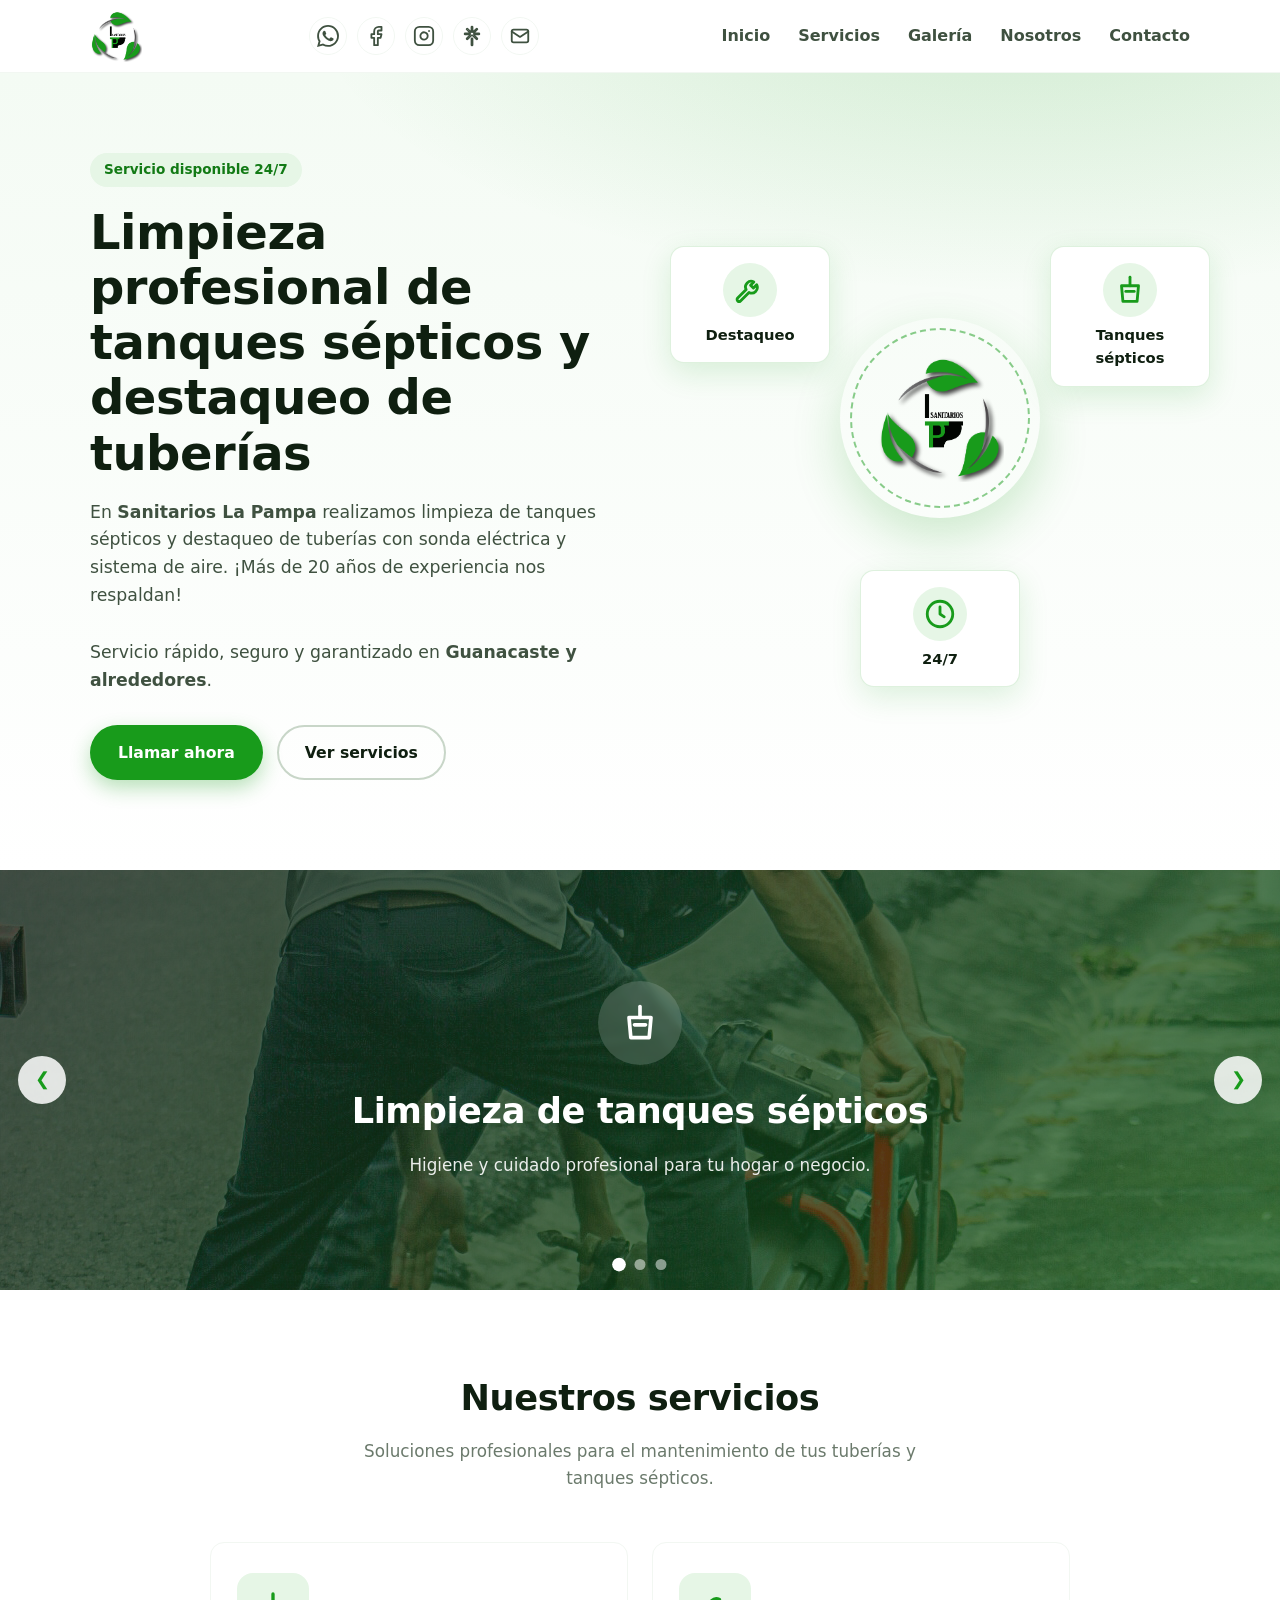
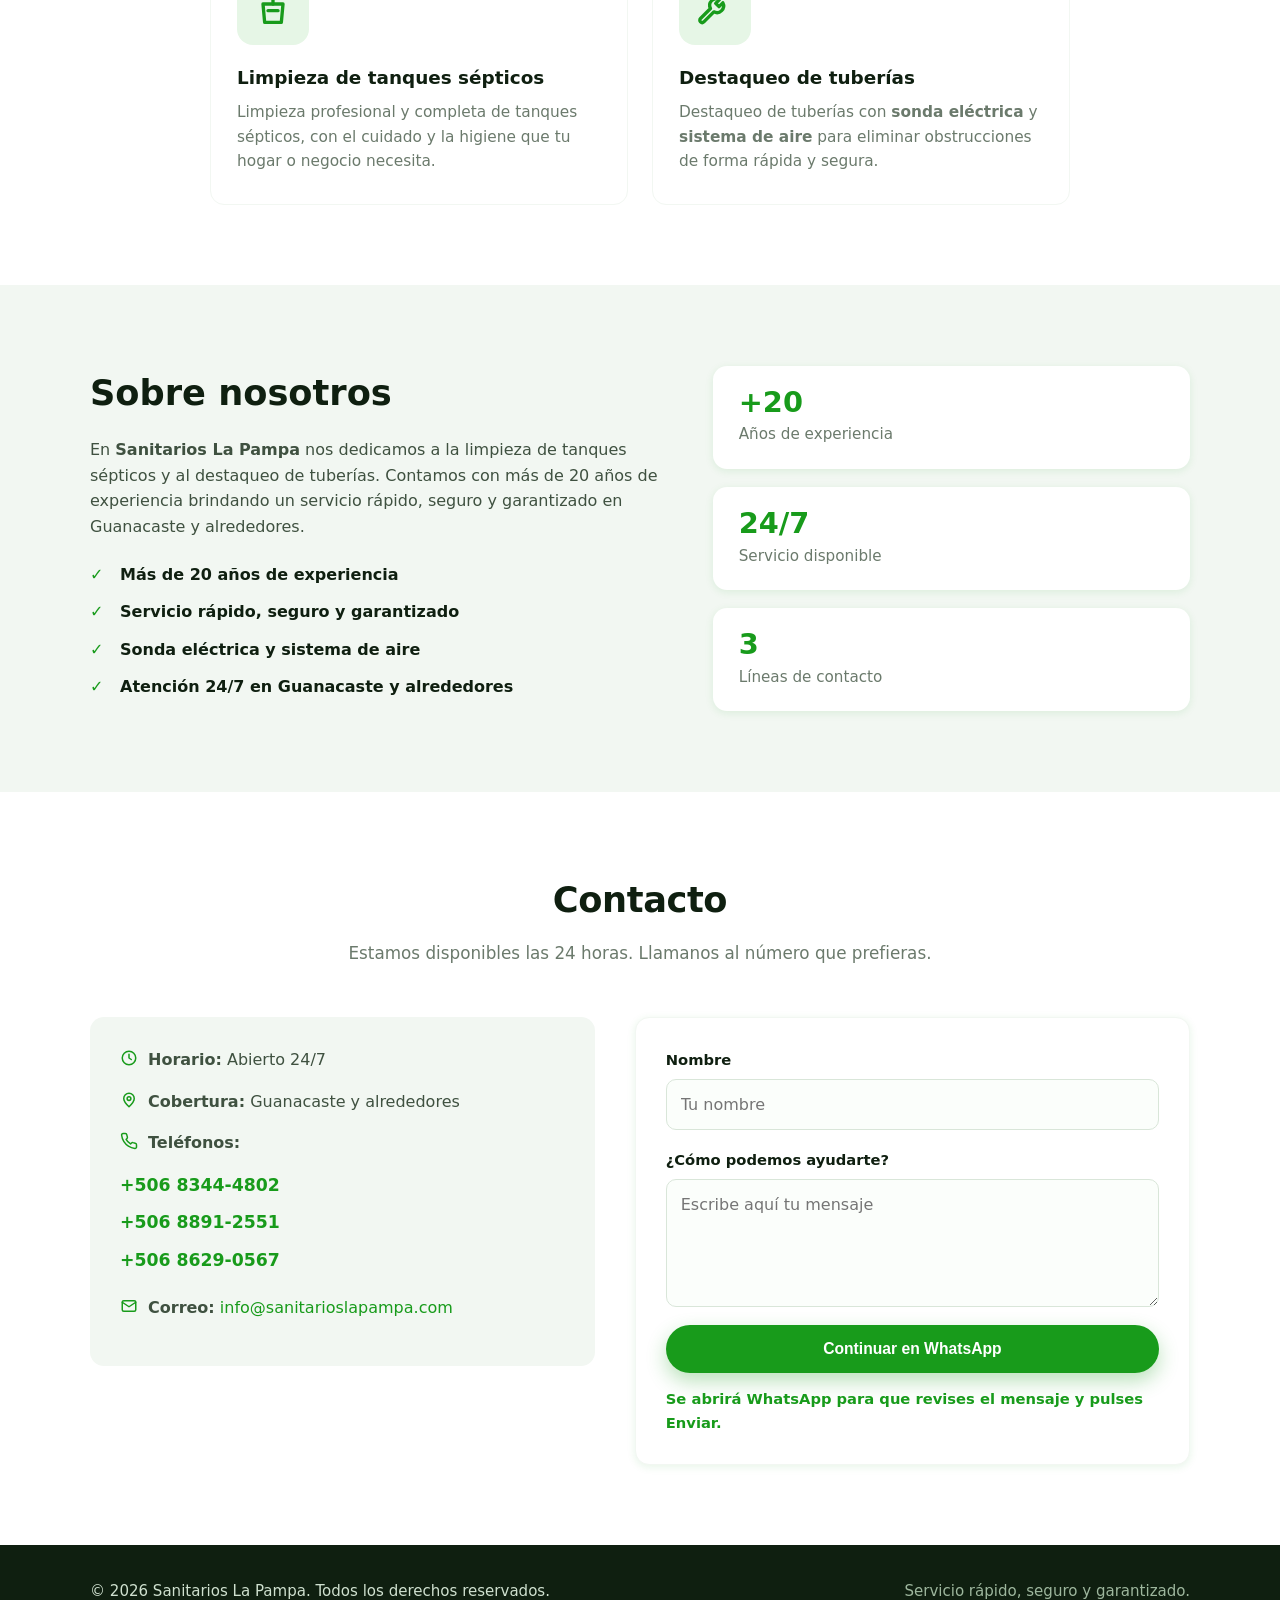
==== public/index.html @ 9f9a0eac "feat(galeria): da formato inicial a la página" ====
<!DOCTYPE html>
<html lang="es">
<head>
  <meta charset="UTF-8" />
  <meta name="viewport" content="width=device-width, initial-scale=1.0" />
  <meta name="description" content="Sanitarios La Pampa - Limpieza profesional de tanques sépticos y destaqueo de tuberías con sonda eléctrica y sistema de aire. Más de 20 años de experiencia en Guanacaste. Servicio 24/7." />
  <title>Sanitarios La Pampa</title>
  <link rel="icon" href="img/favicon-64.png" sizes="64x64" />
  <link rel="icon" href="img/favicon-512.png" sizes="512x512" />
  <link rel="apple-touch-icon" href="img/favicon-180.png" />
  <link rel="stylesheet" href="css/styles.css" />
</head>
<body>

  <!-- ===== HEADER ===== -->
  <header class="header">
    <div class="container header__inner">
      <a href="#inicio" class="logo">
        <img src="img/LOGOshadow.png" alt="Sanitarios La Pampa" class="logo__img" />
      </a>

      <div class="social-links" aria-label="Contacto y redes sociales">
        <a href="https://wa.me/50683444802" target="_blank" rel="noopener noreferrer" aria-label="WhatsApp" class="social-link">
          <svg role="img" viewBox="0 0 24 24" width="22" height="22" fill="currentColor" xmlns="http://www.w3.org/2000/svg"><title>WhatsApp</title><path d="M17.472 14.382c-.297-.149-1.758-.867-2.03-.967-.273-.099-.471-.148-.67.15-.197.297-.767.966-.94 1.164-.173.199-.347.223-.644.075-.297-.15-1.255-.463-2.39-1.475-.883-.788-1.48-1.761-1.653-2.059-.173-.297-.018-.458.13-.606.134-.133.298-.347.446-.52.149-.174.198-.298.298-.497.099-.198.05-.371-.025-.52-.075-.149-.669-1.612-.916-2.207-.242-.579-.487-.5-.669-.51-.173-.008-.371-.01-.57-.01-.198 0-.52.074-.792.372-.272.297-1.04 1.016-1.04 2.479 0 1.462 1.065 2.875 1.213 3.074.149.198 2.096 3.2 5.077 4.487.709.306 1.262.489 1.694.625.712.227 1.36.195 1.871.118.571-.085 1.758-.719 2.006-1.413.248-.694.248-1.289.173-1.413-.074-.124-.272-.198-.57-.347m-5.421 7.403h-.004a9.87 9.87 0 01-5.031-1.378l-.361-.214-3.741.982.998-3.648-.235-.374a9.86 9.86 0 01-1.51-5.26c.001-5.45 4.436-9.884 9.888-9.884 2.64 0 5.122 1.03 6.988 2.898a9.825 9.825 0 012.893 6.994c-.003 5.45-4.437 9.884-9.885 9.884m8.413-18.297A11.815 11.815 0 0012.05 0C5.495 0 .16 5.335.157 11.892c0 2.096.547 4.142 1.588 5.945L.057 24l6.305-1.654a11.882 11.882 0 005.683 1.448h.005c6.554 0 11.89-5.335 11.893-11.893a11.821 11.821 0 00-3.48-8.413Z"/></svg>
        </a>
        <a href="https://www.facebook.com/sanitarioslapampa" target="_blank" rel="noopener noreferrer" aria-label="Facebook" class="social-link">
          <svg viewBox="0 0 24 24" width="22" height="22" fill="none" stroke="currentColor" stroke-width="2" stroke-linecap="round" stroke-linejoin="round"><path d="M18 2h-3a5 5 0 0 0-5 5v3H7v4h3v8h4v-8h3l1-4h-4V7a1 1 0 0 1 1-1h3z"/></svg>
        </a>
        <a href="https://www.instagram.com/sanitarios.la.pampa" target="_blank" rel="noopener noreferrer" aria-label="Instagram" class="social-link">
          <svg viewBox="0 0 24 24" width="22" height="22" fill="none" stroke="currentColor" stroke-width="2" stroke-linecap="round" stroke-linejoin="round"><rect x="2" y="2" width="20" height="20" rx="5" ry="5"/><path d="M16 11.37A4 4 0 1 1 12.63 8 4 4 0 0 1 16 11.37z"/><line x1="17.5" y1="6.5" x2="17.51" y2="6.5"/></svg>
        </a>
        <a href="https://linktr.ee/sanitarioslapampa" target="_blank" rel="noopener noreferrer" aria-label="Linktree" class="social-link">
          <svg viewBox="0 0 256 256" width="22" height="22" fill="none" stroke="currentColor" stroke-width="16" stroke-linecap="round" stroke-linejoin="round"><path d="M136,160v72a8,8,0,0,1-16,0V160a8,8,0,0,1,16,0Zm72-64H147.31l42.35-42.34a8,8,0,0,0-11.32-11.32L136,84.69V24a8,8,0,0,0-16,0V84.69L77.66,42.34A8,8,0,0,0,66.34,53.66L108.69,96H48a8,8,0,0,0,0,16h60.69L66.34,154.34a8,8,0,0,0,11.32,11.32L128,115.31l50.34,50.35a8,8,0,0,0,11.32-11.32L147.31,112H208a8,8,0,0,0,0-16Z"/></svg>
        </a>
        <a href="mailto:info@sanitarioslapampa.com" aria-label="Enviar correo a info@sanitarioslapampa.com" title="Enviar correo" class="social-link">
          <svg viewBox="0 0 24 24" width="22" height="22" fill="none" stroke="currentColor" stroke-width="2" stroke-linecap="round" stroke-linejoin="round" aria-hidden="true"><rect x="3" y="5" width="18" height="14" rx="2"/><path d="m3 7 9 6 9-6"/></svg>
        </a>
      </div>

      <button class="nav-toggle" id="navToggle" aria-label="Abrir menú">
        <span></span><span></span><span></span>
      </button>

      <nav class="nav" id="nav">
        <a href="#inicio">Inicio</a>
        <a href="#servicios">Servicios</a>
        <a href="galeria.html">Galería</a>
        <a href="#nosotros">Nosotros</a>
        <a href="#contacto">Contacto</a>
      </nav>
    </div>
  </header>

  <!-- ===== HERO ===== -->
  <section class="hero" id="inicio">
    <div class="container hero__inner">
      <div class="hero__content">
        <p class="hero__eyebrow">Servicio disponible 24/7</p>
        <h1>Limpieza profesional de tanques sépticos y destaqueo de tuberías</h1>
        <p class="hero__text">
          En <strong>Sanitarios La Pampa</strong> realizamos limpieza de tanques
          sépticos y destaqueo de tuberías con sonda eléctrica y sistema de aire.
          ¡Más de 20 años de experiencia nos respaldan!
        </p>
        <p class="hero__text">
          Servicio rápido, seguro y garantizado en <strong>Guanacaste y alrededores</strong>.
        </p>
        <div class="hero__actions">
          <a href="#contacto" class="btn btn--primary">Llamar ahora</a>
          <a href="#servicios" class="btn btn--ghost">Ver servicios</a>
        </div>
      </div>
      <div class="hero__art" aria-hidden="true">
        <div class="hero__circle">
          <img src="img/LOGOshadow.png" alt="" class="hero__circle-logo" />
        </div>
        <a href="#servicios" class="hero__card hero__card--1">
          <span class="hero__card-icon">
            <svg viewBox="0 0 24 24" width="34" height="34" fill="none" stroke="#189b1b" stroke-width="2" stroke-linecap="round" stroke-linejoin="round"><path d="M14.7 6.3a4 4 0 0 0-5.4 5.4l-6 6a1.4 1.4 0 0 0 2 2l6-6a4 4 0 0 0 5.4-5.4l-2.3 2.3-2-2 2.3-2.3Z"/></svg>
          </span>
          <p>Destaqueo</p>
        </a>
        <a href="#servicios" class="hero__card hero__card--2">
          <span class="hero__card-icon">
            <svg viewBox="0 0 24 24" width="34" height="34" fill="none" stroke="#189b1b" stroke-width="2" stroke-linecap="round" stroke-linejoin="round"><path d="M12 3v6"/><path d="M6 9h12l-1 11H7L6 9Z"/><path d="M9 13h6"/></svg>
          </span>
          <p>Tanques sépticos</p>
        </a>
        <div class="hero__card hero__card--3">
          <span class="hero__card-icon">
            <svg viewBox="0 0 24 24" width="34" height="34" fill="none" stroke="#189b1b" stroke-width="2" stroke-linecap="round" stroke-linejoin="round"><circle cx="12" cy="12" r="9"/><path d="M12 7v5l3 2"/></svg>
          </span>
          <p>24/7</p>
        </div>
      </div>
    </div>
  </section>

  <!-- ===== SLIDER / GALERÍA ===== -->
  <section class="slider" id="galeria" aria-label="Galería de trabajos">
    <div class="slider__viewport">
      <div class="slider__track" id="sliderTrack">
        <article class="slide slide--1">
          <div class="slide__overlay"></div>
          <div class="slide__content">
            <span class="slide__icon">
              <svg viewBox="0 0 24 24" width="44" height="44" fill="none" stroke="#ffffff" stroke-width="2" stroke-linecap="round" stroke-linejoin="round"><path d="M12 3v6"/><path d="M6 9h12l-1 11H7L6 9Z"/><path d="M9 13h6"/></svg>
            </span>
            <h2>Limpieza de tanques sépticos</h2>
            <p>Higiene y cuidado profesional para tu hogar o negocio.</p>
          </div>
        </article>

        <article class="slide slide--2">
          <div class="slide__overlay"></div>
          <div class="slide__content">
            <span class="slide__icon">
              <svg viewBox="0 0 24 24" width="44" height="44" fill="none" stroke="#ffffff" stroke-width="2" stroke-linecap="round" stroke-linejoin="round"><path d="M14.7 6.3a4 4 0 0 0-5.4 5.4l-6 6a1.4 1.4 0 0 0 2 2l6-6a4 4 0 0 0 5.4-5.4l-2.3 2.3-2-2 2.3-2.3Z"/></svg>
            </span>
            <h2>Destaqueo de tuberías</h2>
            <p>Sonda eléctrica y sistema de aire para eliminar obstrucciones.</p>
          </div>
        </article>

        <article class="slide slide--3">
          <div class="slide__overlay"></div>
          <div class="slide__content">
            <span class="slide__icon">
              <svg viewBox="0 0 24 24" width="44" height="44" fill="none" stroke="#ffffff" stroke-width="2" stroke-linecap="round" stroke-linejoin="round"><circle cx="12" cy="12" r="9"/><path d="M12 7v5l3 2"/></svg>
            </span>
            <h2>Servicio 24/7 en Guanacaste</h2>
            <p>Rápido, seguro y garantizado. Llamanos cuando nos necesites.</p>
          </div>
        </article>
      </div>
    </div>

    <button class="slider__arrow slider__arrow--prev" id="slidePrev" aria-label="Anterior">&#10094;</button>
    <button class="slider__arrow slider__arrow--next" id="slideNext" aria-label="Siguiente">&#10095;</button>

    <div class="slider__dots" id="sliderDots"></div>
  </section>

  <!-- ===== SERVICIOS ===== -->
  <section class="section" id="servicios">
    <div class="container">
      <header class="section__head">
        <h2>Nuestros servicios</h2>
        <p>Soluciones profesionales para el mantenimiento de tus tuberías y tanques sépticos.</p>
      </header>

      <div class="grid grid--servicios">
        <article class="card">
          <div class="card__icon">
            <svg viewBox="0 0 24 24" width="40" height="40" fill="none" stroke="#189b1b" stroke-width="2" stroke-linecap="round" stroke-linejoin="round"><path d="M12 3v6"/><path d="M6 9h12l-1 11H7L6 9Z"/><path d="M9 13h6"/></svg>
          </div>
          <h3>Limpieza de tanques sépticos</h3>
          <p>
            Limpieza profesional y completa de tanques sépticos, con el cuidado
            y la higiene que tu hogar o negocio necesita.
          </p>
        </article>

        <article class="card">
          <div class="card__icon">
            <svg viewBox="0 0 24 24" width="40" height="40" fill="none" stroke="#189b1b" stroke-width="2" stroke-linecap="round" stroke-linejoin="round"><path d="M14.7 6.3a4 4 0 0 0-5.4 5.4l-6 6a1.4 1.4 0 0 0 2 2l6-6a4 4 0 0 0 5.4-5.4l-2.3 2.3-2-2 2.3-2.3Z"/></svg>
          </div>
          <h3>Destaqueo de tuberías</h3>
          <p>
            Destaqueo de tuberías con <strong>sonda eléctrica</strong> y
            <strong>sistema de aire</strong> para eliminar obstrucciones de
            forma rápida y segura.
          </p>
        </article>
      </div>
    </div>
  </section>

  <!-- ===== NOSOTROS ===== -->
  <section class="section section--alt" id="nosotros">
    <div class="container about">
      <div class="about__text">
        <h2>Sobre nosotros</h2>
        <p>
          En <strong>Sanitarios La Pampa</strong> nos dedicamos a la limpieza de
          tanques sépticos y al destaqueo de tuberías. Contamos con más de
          20 años de experiencia brindando un servicio rápido, seguro y
          garantizado en Guanacaste y alrededores.
        </p>
        <ul class="about__list">
          <li>Más de 20 años de experiencia</li>
          <li>Servicio rápido, seguro y garantizado</li>
          <li>Sonda eléctrica y sistema de aire</li>
          <li>Atención 24/7 en Guanacaste y alrededores</li>
        </ul>
      </div>
      <div class="about__stats">
        <div class="stat"><strong>+20</strong><span>Años de experiencia</span></div>
        <div class="stat"><strong>24/7</strong><span>Servicio disponible</span></div>
        <div class="stat"><strong>3</strong><span>Líneas de contacto</span></div>
      </div>
    </div>
  </section>

  <!-- ===== CONTACTO ===== -->
  <section class="section" id="contacto">
    <div class="container">
      <header class="section__head">
        <h2>Contacto</h2>
        <p>Estamos disponibles las 24 horas. Llamanos al número que prefieras.</p>
      </header>

      <div class="contact">
        <div class="contact__info">
          <p class="contact__line">
            <span class="contact__ico">
              <svg viewBox="0 0 24 24" width="18" height="18" fill="none" stroke="#189b1b" stroke-width="2" stroke-linecap="round" stroke-linejoin="round"><circle cx="12" cy="12" r="9"/><path d="M12 7v5l3 2"/></svg>
            </span>
            <span><strong>Horario:</strong> Abierto 24/7</span>
          </p>
          <p class="contact__line">
            <span class="contact__ico">
              <svg viewBox="0 0 24 24" width="18" height="18" fill="none" stroke="#189b1b" stroke-width="2" stroke-linecap="round" stroke-linejoin="round"><path d="M12 21s7-6.5 7-11a7 7 0 1 0-14 0c0 4.5 7 11 7 11Z"/><circle cx="12" cy="10" r="2.5"/></svg>
            </span>
            <span><strong>Cobertura:</strong> Guanacaste y alrededores</span>
          </p>
          <p class="contact__line">
            <span class="contact__ico">
              <svg viewBox="0 0 24 24" width="18" height="18" fill="none" stroke="#189b1b" stroke-width="2" stroke-linecap="round" stroke-linejoin="round"><path d="M22 16.9v3a2 2 0 0 1-2.2 2 19.8 19.8 0 0 1-8.6-3 19.5 19.5 0 0 1-6-6 19.8 19.8 0 0 1-3-8.6A2 2 0 0 1 4.1 2h3a2 2 0 0 1 2 1.7c.1 1 .4 1.9.7 2.8a2 2 0 0 1-.5 2.1L8.1 9.9a16 16 0 0 0 6 6l1.3-1.3a2 2 0 0 1 2.1-.4c.9.3 1.8.6 2.8.7a2 2 0 0 1 1.7 2Z"/></svg>
            </span>
            <span><strong>Teléfonos:</strong></span>
          </p>
          <ul class="contact__phones">
            <li><a href="tel:+50683444802">+506 8344-4802</a></li>
            <li><a href="tel:+50688912551">+506 8891-2551</a></li>
            <li><a href="tel:+50686290567">+506 8629-0567</a></li>
          </ul>
          <p class="contact__line contact__email-line">
            <span class="contact__ico">
              <svg viewBox="0 0 24 24" width="18" height="18" fill="none" stroke="#189b1b" stroke-width="2" stroke-linecap="round" stroke-linejoin="round" aria-hidden="true"><rect x="3" y="5" width="18" height="14" rx="2"/><path d="m3 7 9 6 9-6"/></svg>
            </span>
            <span><strong>Correo:</strong> <a class="contact__email" href="mailto:info@sanitarioslapampa.com">info@sanitarioslapampa.com</a></span>
          </p>
        </div>

        <form class="form" id="contactForm">
          <div class="form__row">
            <label for="nombre">Nombre</label>
            <input type="text" id="nombre" name="nombre" placeholder="Tu nombre" required />
          </div>
          <div class="form__row">
            <label for="mensaje">¿Cómo podemos ayudarte?</label>
            <textarea id="mensaje" name="mensaje" rows="4" placeholder="Escribe aquí tu mensaje" required></textarea>
          </div>
          <button type="submit" class="btn btn--primary btn--block">Continuar en WhatsApp</button>
          <p class="form__note" id="formNote" aria-live="polite">Se abrirá WhatsApp para que revises el mensaje y pulses Enviar.</p>
        </form>
      </div>
    </div>
  </section>

  <!-- ===== FOOTER ===== -->
  <footer class="footer">
    <div class="container footer__inner">
      <p>&copy; <span id="year"></span> Sanitarios La Pampa. Todos los derechos reservados.</p>
      <p class="footer__tag">Servicio rápido, seguro y garantizado.</p>
    </div>
  </footer>

  <script src="js/main.js"></script>
</body>
</html>
---- public/css/styles.css ----
/* =========================================================
   Sanitarios La Pampa - Hoja de estilos principal
   Paleta: verde #189b1b sobre fondo blanco
   ========================================================= */

/* ---------- Variables ---------- */
:root {
  --color-primary: #189b1b;
  --color-primary-dark: #127a15;
  --color-primary-light: #e6f6e6;
  --color-accent: #2fbf33;
  --color-dark: #0f1f10;
  --color-slate: #3f5140;
  --color-muted: #6b7a6c;
  --color-light: #f2f7f2;
  --color-white: #ffffff;
  --radius: 14px;
  --radius-sm: 10px;
  --shadow-sm: 0 2px 8px rgba(24, 155, 27, 0.10);
  --shadow-md: 0 10px 30px rgba(24, 155, 27, 0.14);
  --shadow-lg: 0 20px 50px rgba(24, 155, 27, 0.20);
  --container: 1140px;
  --transition: 0.25s ease;
}

/* ---------- Reset ---------- */
* {
  margin: 0;
  padding: 0;
  box-sizing: border-box;
}

html {
  scroll-behavior: smooth;
}

body {
  font-family: "Segoe UI", system-ui, -apple-system, Roboto, sans-serif;
  color: var(--color-dark);
  background: var(--color-white);
  line-height: 1.6;
  -webkit-font-smoothing: antialiased;
}

body.gallery-page {
  min-height: 100vh;
  display: flex;
  flex-direction: column;
}

body.gallery-page .gallery-page__main {
  flex: 1;
  width: 100%;
}

img {
  max-width: 100%;
  display: block;
}

a {
  text-decoration: none;
  color: inherit;
}

ul {
  list-style: none;
}

.container {
  width: 100%;
  max-width: var(--container);
  margin-inline: auto;
  padding-inline: 20px;
}

.social-links {
  display: flex;
  gap: 10px;
  margin-right: 16px;
}

.social-link {
  display: flex;
  align-items: center;
  justify-content: center;
  width: 38px;
  height: 38px;
  border-radius: 50%;
  color: var(--color-slate);
  border: 1px solid var(--color-light);
  transition: color var(--transition), background var(--transition), transform var(--transition);
}

.social-link:hover {
  color: #fff;
  background: var(--color-primary);
  border-color: var(--color-primary);
  transform: translateY(-2px);
}

@media (max-width: 900px) {
  .social-links {
    order: 2;
    flex: 0 0 100%;
    margin: 0;
    justify-content: center;
  }
}

/* ---------- Header ---------- */
.header {
  position: sticky;
  top: 0;
  z-index: 100;
  background: rgba(255, 255, 255, 0.92);
  backdrop-filter: blur(10px);
  border-bottom: 1px solid var(--color-light);
}

.header__inner {
  display: flex;
  align-items: center;
  justify-content: space-between;
  height: 72px;
}

.logo {
  display: flex;
  align-items: center;
  gap: 10px;
  font-size: 1.05rem;
}

.logo__mark {
  display: grid;
  place-items: center;
  width: 40px;
  height: 40px;
  border-radius: 12px;
  background: linear-gradient(135deg, var(--color-primary), var(--color-accent));
  color: #fff;
  font-weight: 800;
  letter-spacing: 0.5px;
}

.logo__text {
  color: var(--color-dark);
}

.logo__img {
  height: 52px;
  width: auto;
  object-fit: contain;
}

.nav {
  display: flex;
  gap: 28px;
}

.nav a {
  font-weight: 600;
  color: var(--color-slate);
  transition: color var(--transition);
  position: relative;
}

.nav a:hover {
  color: var(--color-primary);
}

.nav-toggle {
  display: none;
  flex-direction: column;
  gap: 5px;
  background: none;
  border: none;
  cursor: pointer;
  padding: 6px;
}

.nav-toggle span {
  width: 26px;
  height: 3px;
  border-radius: 3px;
  background: var(--color-primary);
  transition: var(--transition);
}

/* ---------- Hero ---------- */
.hero {
  background: radial-gradient(1200px 500px at 80% -10%, rgba(24, 155, 27, 0.16), transparent 60%),
              linear-gradient(180deg, #f4fbf4, #ffffff);
  padding: 80px 0 90px;
  overflow: hidden;
}

.hero__inner {
  display: grid;
  grid-template-columns: 1.1fr 1fr;
  align-items: center;
  gap: 50px;
}

.hero__eyebrow {
  display: inline-block;
  background: var(--color-primary-light);
  color: var(--color-primary-dark);
  font-weight: 700;
  font-size: 0.85rem;
  padding: 6px 14px;
  border-radius: 999px;
  margin-bottom: 18px;
}

.hero h1 {
  font-size: clamp(2rem, 4vw, 3rem);
  line-height: 1.15;
  letter-spacing: -0.5px;
  margin-bottom: 18px;
}

.hero__text {
  color: var(--color-slate);
  font-size: 1.08rem;
  max-width: 520px;
  margin-bottom: 30px;
}

.hero__actions {
  display: flex;
  gap: 14px;
  flex-wrap: wrap;
}

/* ---------- Botones ---------- */
.btn {
  display: inline-flex;
  align-items: center;
  justify-content: center;
  gap: 8px;
  padding: 13px 26px;
  border-radius: 999px;
  font-weight: 700;
  font-size: 0.98rem;
  border: 2px solid transparent;
  cursor: pointer;
  transition: transform var(--transition), box-shadow var(--transition), background var(--transition);
}

.btn--primary {
  background: var(--color-primary);
  color: #fff;
  box-shadow: 0 8px 20px rgba(24, 155, 27, 0.30);
}

.btn--primary:hover {
  background: var(--color-primary-dark);
  transform: translateY(-2px);
}

.btn--ghost {
  background: transparent;
  color: var(--color-dark);
  border-color: #c8d6c8;
}

.btn--ghost:hover {
  border-color: var(--color-primary);
  color: var(--color-primary);
}

.btn--block {
  width: 100%;
}

/* ---------- Hero art ---------- */
.hero__art {
  position: relative;
  height: 480px;
}

.hero__circle {
  position: absolute;
  top: 40%;
  left: 50%;
  z-index: 1;
  width: 200px;
  aspect-ratio: 1;
  border-radius: 50%;
  background: transparent;
  box-shadow: var(--shadow-lg);
  display: grid;
  place-items: center;
  text-align: center;
  transform: translate(-50%, -50%);
}

.hero__circle::before {
  content: "";
  position: absolute;
  inset: 10px;
  border: 2px dashed var(--color-primary);
  border-radius: 50%;
  opacity: 0.5;
}

.hero__circle-logo {
  width: 128px;
  height: 128px;
  object-fit: contain;
}

.hero__card {
  position: absolute;
  z-index: 2;
  width: 160px;
  min-height: 108px;
  background: #fff;
  border: 1px solid rgba(24, 155, 27, 0.14);
  border-radius: var(--radius);
  box-shadow: var(--shadow-md);
  padding: 16px 12px;
  text-align: center;
  display: flex;
  flex-direction: column;
  align-items: center;
  justify-content: center;
  gap: 6px;
  font-size: 0.92rem;
  font-weight: 700;
  color: var(--color-dark);
  animation: float 4.5s ease-in-out infinite;
}

.hero__card[href] {
  cursor: pointer;
}

.hero__card[href]:hover {
  border-color: var(--color-primary);
  box-shadow: var(--shadow-lg);
}

.hero__card[href]:focus-visible {
  outline: 3px solid var(--color-primary);
  outline-offset: 4px;
}

.hero__card-icon {
  display: grid;
  place-items: center;
  width: 54px;
  height: 54px;
  border-radius: 50%;
  background: var(--color-primary-light);
}

.hero__card--1 { top: 4%; left: -20px; }
.hero__card--2 { top: 4%; right: -20px; animation-delay: 1.2s; }
.hero__card--3 { bottom: 4%; left: 50%; margin-left: -80px; animation-delay: 2.4s; }

@keyframes float {
  0%, 100% { transform: translateY(0); }
  50% { transform: translateY(-8px); }
}

/* ---------- Secciones ---------- */
.section {
  padding: 80px 0;
}

.section--alt {
  background: var(--color-light);
}

.section__head {
  text-align: center;
  max-width: 620px;
  margin: 0 auto 50px;
}

.section__head h1,
.section__head h2 {
  font-size: clamp(1.6rem, 3vw, 2.2rem);
  margin-bottom: 12px;
  letter-spacing: -0.4px;
}

.section__head p {
  color: var(--color-muted);
  font-size: 1.05rem;
}

/* ---------- Grid de productos ---------- */
.grid {
  display: grid;
  grid-template-columns: repeat(auto-fit, minmax(260px, 1fr));
  gap: 24px;
}

.grid--servicios {
  grid-template-columns: repeat(auto-fit, minmax(300px, 1fr));
  max-width: 860px;
  margin-inline: auto;
}

.card {
  background: #fff;
  border: 1px solid var(--color-light);
  border-radius: var(--radius);
  padding: 30px 26px;
  transition: transform var(--transition), box-shadow var(--transition), border-color var(--transition);
}

.card:hover {
  transform: translateY(-6px);
  box-shadow: var(--shadow-md);
  border-color: transparent;
}

.card__icon {
  display: flex;
  align-items: center;
  justify-content: center;
  width: 72px;
  height: 72px;
  border-radius: 16px;
  background: var(--color-primary-light);
  margin-bottom: 18px;
}

.card h3 {
  font-size: 1.15rem;
  margin-bottom: 8px;
}

.card p {
  color: var(--color-muted);
  font-size: 0.96rem;
}

/* ---------- Nosotros ---------- */
.about {
  display: grid;
  grid-template-columns: 1.2fr 1fr;
  gap: 50px;
  align-items: center;
}

.about__text h2 {
  font-size: clamp(1.6rem, 3vw, 2.2rem);
  margin-bottom: 16px;
}

.about__text p {
  color: var(--color-slate);
  margin-bottom: 22px;
}

.about__list li {
  position: relative;
  padding-left: 30px;
  margin-bottom: 12px;
  color: var(--color-dark);
  font-weight: 600;
}

.about__list li::before {
  content: "✓";
  position: absolute;
  left: 0;
  top: 0;
  color: var(--color-primary);
  font-weight: 800;
}

.about__stats {
  display: grid;
  gap: 18px;
}

.stat {
  background: #fff;
  border-radius: var(--radius);
  padding: 22px 26px;
  box-shadow: var(--shadow-sm);
  display: flex;
  flex-direction: column;
}

.stat strong {
  font-size: 1.8rem;
  color: var(--color-primary);
  line-height: 1;
}

.stat span {
  color: var(--color-muted);
  font-size: 0.95rem;
  margin-top: 6px;
}

/* ---------- Contacto ---------- */
.contact {
  display: grid;
  grid-template-columns: 1fr 1.1fr;
  gap: 40px;
  align-items: start;
}

.contact__info {
  background: var(--color-light);
  border-radius: var(--radius);
  padding: 30px;
}

.contact__line {
  display: flex;
  align-items: flex-start;
  gap: 10px;
  margin-bottom: 16px;
  color: var(--color-slate);
}

.contact__ico {
  display: flex;
  align-items: center;
  justify-content: center;
  flex: 0 0 auto;
  margin-top: 2px;
}

.contact__phones {
  margin-top: 10px;
  display: grid;
  gap: 10px;
}

.contact__phones a {
  display: inline-block;
  font-weight: 700;
  color: var(--color-primary);
  font-size: 1.08rem;
  transition: color var(--transition);
}

.contact__phones a:hover {
  color: var(--color-primary-dark);
}

.contact__email {
  color: var(--color-primary);
  overflow-wrap: anywhere;
  transition: color var(--transition);
}

.contact__email:hover {
  color: var(--color-primary-dark);
}

.contact__email-line {
  margin-top: 20px;
}

.form {
  background: #fff;
  border: 1px solid var(--color-light);
  border-radius: var(--radius);
  padding: 30px;
  box-shadow: var(--shadow-sm);
}

.form__row {
  margin-bottom: 18px;
  display: flex;
  flex-direction: column;
  gap: 7px;
}

.form__row label {
  font-weight: 600;
  font-size: 0.92rem;
  color: var(--color-dark);
}

.form__row input,
.form__row textarea {
  font: inherit;
  padding: 12px 14px;
  border: 1.5px solid #d9e6d9;
  border-radius: var(--radius-sm);
  background: #fbfefb;
  transition: border-color var(--transition), box-shadow var(--transition);
  resize: vertical;
}

.form__row input:focus,
.form__row textarea:focus {
  outline: none;
  border-color: var(--color-primary);
  box-shadow: 0 0 0 4px rgba(24, 155, 27, 0.12);
}

.form__note {
  margin-top: 14px;
  font-size: 0.92rem;
  font-weight: 600;
  color: var(--color-primary);
  min-height: 1.2em;
}

/* ---------- Footer ---------- */
.footer {
  background: var(--color-dark);
  color: #cfe0cf;
  padding: 34px 0;
}

.footer__inner {
  display: flex;
  align-items: center;
  justify-content: space-between;
  gap: 16px;
  flex-wrap: wrap;
  font-size: 0.94rem;
}

.footer__tag {
  color: #9db69d;
}

/* ---------- Slider / Galería ---------- */
.slider {
  position: relative;
  overflow: hidden;
  background: var(--color-dark);
}

.slider__viewport {
  overflow: hidden;
}

.slider__track {
  display: flex;
  transition: transform 0.6s ease;
  will-change: transform;
}

.slide {
  position: relative;
  flex: 0 0 100%;
  min-height: 420px;
  display: grid;
  place-items: center;
  text-align: center;
  padding: 60px 24px;
  color: #fff;
  background-size: cover;
  background-position: center;
}

/* Galería de trabajos */
.slide--1 {
  background-image:
    linear-gradient(135deg, rgba(15, 31, 16, 0.55), rgba(24, 155, 27, 0.55)),
    url("../img/_MG_8392.jpg");
}

.slide--2 {
  background-image:
    linear-gradient(135deg, rgba(15, 31, 16, 0.55), rgba(24, 155, 27, 0.55)),
    url("../img/_MG_8409.jpg");
}

.slide--3 {
  background-image:
    linear-gradient(135deg, rgba(15, 31, 16, 0.55), rgba(24, 155, 27, 0.55)),
    url("../img/_MG_8412.jpg");
}

.slide__overlay {
  position: absolute;
  inset: 0;
  background: rgba(15, 31, 16, 0.35);
}

.slide__content {
  position: relative;
  z-index: 2;
  max-width: 640px;
  display: flex;
  flex-direction: column;
  align-items: center;
  gap: 12px;
}

.slide__icon {
  display: grid;
  place-items: center;
  width: 84px;
  height: 84px;
  border-radius: 50%;
  background: rgba(255, 255, 255, 0.16);
  backdrop-filter: blur(4px);
  margin-bottom: 6px;
}

.slide__content h2 {
  font-size: clamp(1.4rem, 3.4vw, 2.2rem);
  letter-spacing: -0.4px;
}

.slide__content p {
  font-size: 1.05rem;
  color: rgba(255, 255, 255, 0.9);
}

/* Flechas */
.slider__arrow {
  position: absolute;
  top: 50%;
  transform: translateY(-50%);
  z-index: 5;
  width: 48px;
  height: 48px;
  border-radius: 50%;
  border: none;
  cursor: pointer;
  background: rgba(255, 255, 255, 0.85);
  color: var(--color-primary);
  font-size: 1.1rem;
  display: grid;
  place-items: center;
  transition: background var(--transition), transform var(--transition);
}

.slider__arrow:hover {
  background: #fff;
  transform: translateY(-50%) scale(1.08);
}

.slider__arrow--prev { left: 18px; }
.slider__arrow--next { right: 18px; }

/* Indicadores */
.slider__dots {
  position: absolute;
  bottom: 20px;
  left: 50%;
  transform: translateX(-50%);
  z-index: 5;
  display: flex;
  gap: 10px;
}

.slider__dot {
  width: 11px;
  height: 11px;
  border-radius: 50%;
  border: none;
  cursor: pointer;
  background: rgba(255, 255, 255, 0.5);
  transition: background var(--transition), transform var(--transition);
}

.slider__dot.is-active {
  background: #fff;
  transform: scale(1.25);
}

/* ---------- Responsive ---------- */
@media (max-width: 1150px) {
  .hero__inner {
    grid-template-columns: 1fr;
  }

  .hero__art {
    order: -1;
  }
}

@media (max-width: 900px) {
  .header__inner {
    height: auto;
    min-height: 72px;
    flex-wrap: wrap;
    row-gap: 8px;
    padding-block: 8px;
  }

  .about,
  .contact {
    grid-template-columns: 1fr;
  }

  .hero__art {
    height: 300px;
  }

  .nav {
    position: absolute;
    top: 100%;
    right: 0;
    left: 0;
    background: #fff;
    flex-direction: column;
    gap: 0;
    padding: 10px 20px 20px;
    border-bottom: 1px solid var(--color-light);
    transform: translateY(-140%);
    transition: transform var(--transition);
    box-shadow: var(--shadow-md);
  }

  .nav.is-open {
    transform: translateY(0);
  }

  .nav a {
    padding: 14px 0;
    border-bottom: 1px solid var(--color-light);
  }

  .nav-toggle {
    display: flex;
  }
}

@media (max-width: 520px) {
  .social-links {
    gap: 6px;
  }

  .social-link {
    width: 34px;
    height: 34px;
  }

  .section {
    padding: 60px 0;
  }

  .hero {
    padding: 50px 0 60px;
  }

  .hero__art {
    height: auto;
    padding: 12px 0 4px;
  }

  .hero__circle {
    position: relative;
    inset: auto;
    width: 180px;
    max-width: 72%;
    margin: 0 auto 16px;
    transform: none;
  }

  .hero__card {
    position: relative;
    top: auto;
    right: auto;
    bottom: auto;
    left: auto;
    margin: 8px auto 0;
    width: min(100%, 260px);
  }

  .hero__card--1,
  .hero__card--2 {
    margin-top: 8px;
  }

  .hero__card--3 {
    margin: 8px auto 0;
  }

  .slide {
    min-height: 340px;
  }

  .slider__arrow {
    width: 40px;
    height: 40px;
  }

  .slider__arrow--prev { left: 8px; }
  .slider__arrow--next { right: 8px; }
}
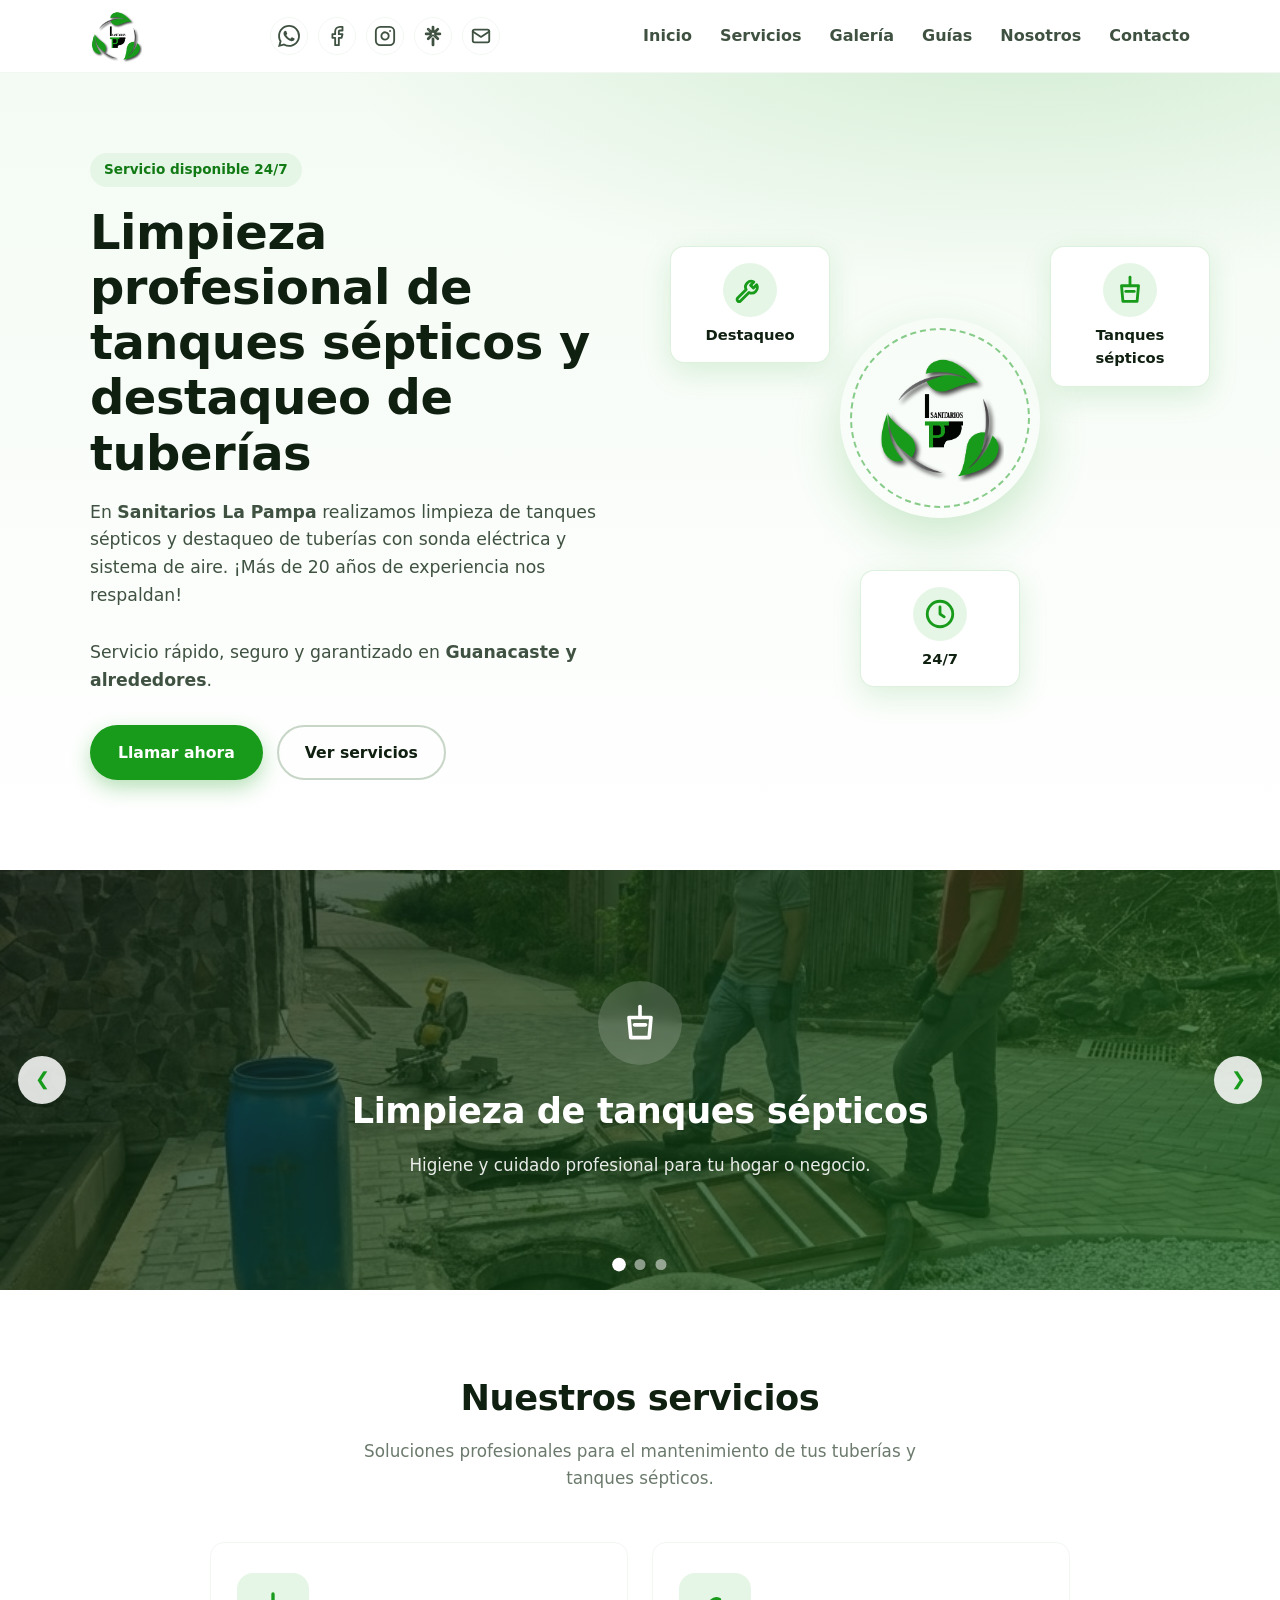
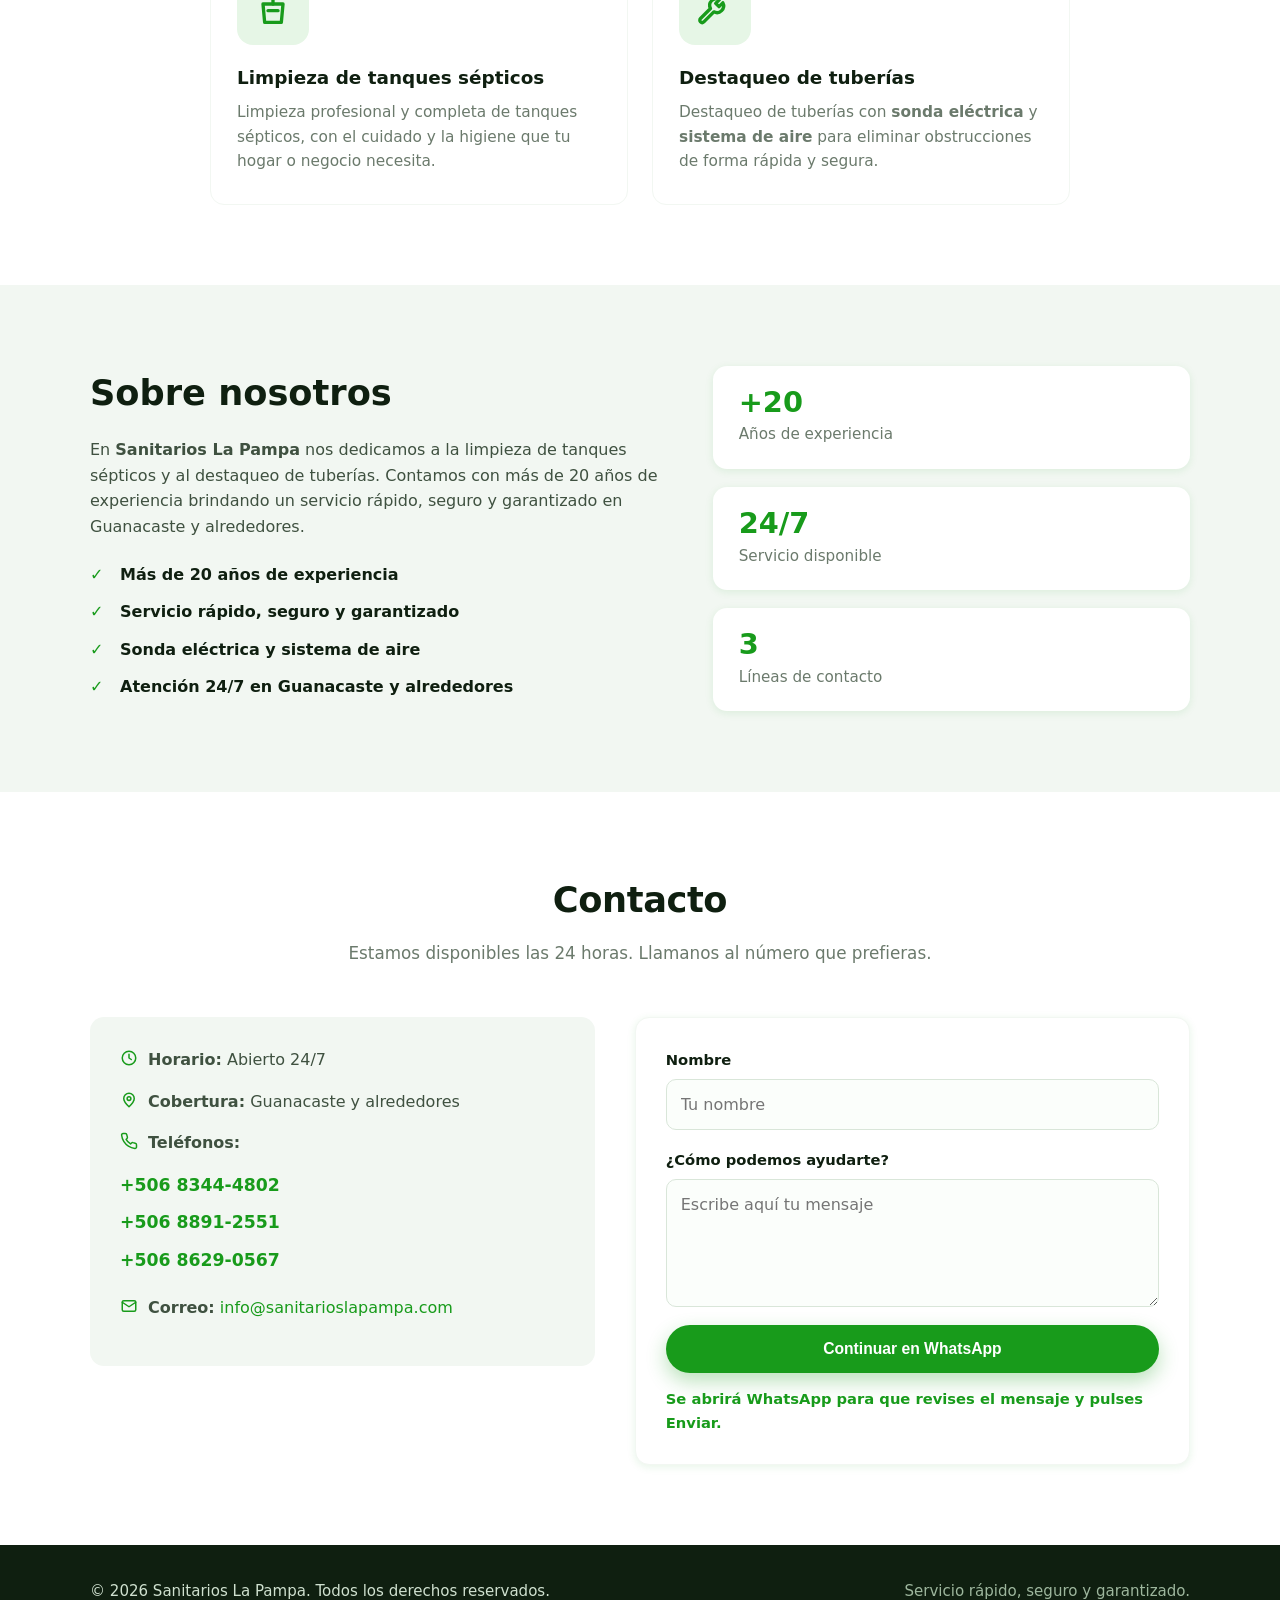
==== commit c825a925: "feat(galeria): actualiza secciones y textos de la galeria" ====
--- a/public/index.html
+++ b/public/index.html
@@ -45,6 +45,7 @@
         <a href="#inicio">Inicio</a>
         <a href="#servicios">Servicios</a>
         <a href="galeria.html">Galería</a>
+        <a href="guia/">Guías</a>
         <a href="#nosotros">Nosotros</a>
         <a href="#contacto">Contacto</a>
       </nav>
--- a/public/css/styles.css
+++ b/public/css/styles.css
@@ -393,6 +393,80 @@
   font-size: 1.05rem;
 }
 
+.gallery-page__title .section__head {
+  margin-bottom: 0;
+}
+
+.gallery-page__hero {
+  padding: 24px 0 10px;
+}
+
+.gallery-page__title h1 {
+  font-size: clamp(2.3rem, 5vw, 4rem);
+  letter-spacing: -0.06em;
+  line-height: 1;
+  color: var(--color-primary-dark);
+  text-transform: uppercase;
+  text-shadow: 0 6px 20px rgba(24, 155, 27, 0.15);
+}
+
+.gallery-category {
+  padding: 44px 0;
+  border-top: 1px solid var(--color-light);
+}
+
+.gallery-category--alt {
+  background: var(--color-light);
+}
+
+.gallery-category__title {
+  max-width: 860px;
+  margin: 0 auto;
+  color: var(--color-dark);
+  font-size: 1.45rem;
+  line-height: 1.3;
+  text-align: center;
+}
+
+.gallery-category__description {
+  max-width: 760px;
+  margin: 12px auto 0;
+  color: var(--color-slate);
+  font-size: 1rem;
+  line-height: 1.6;
+  text-align: center;
+}
+
+.gallery-slider {
+  margin-top: 28px;
+  border-radius: var(--radius);
+}
+
+.gallery-slider .gallery-photo-slide {
+  display: flex;
+  height: auto;
+  min-height: 0;
+  aspect-ratio: 3 / 2;
+  padding: 0;
+  overflow: hidden;
+  background: var(--color-light);
+}
+
+.gallery-slider .gallery-photo-slide__image {
+  width: 100%;
+  height: 100%;
+  object-fit: cover;
+  object-position: center;
+}
+
+.gallery-slider .gallery-photo-slide--street .gallery-photo-slide__image {
+  object-position: center 40%;
+}
+
+.gallery-slider .gallery-photo-slide--equipment .gallery-photo-slide__image {
+  object-position: center 25%;
+}
+
 /* ---------- Grid de productos ---------- */
 .grid {
   display: grid;
@@ -665,19 +739,19 @@
 .slide--1 {
   background-image:
     linear-gradient(135deg, rgba(15, 31, 16, 0.55), rgba(24, 155, 27, 0.55)),
-    url("../img/_MG_8392.jpg");
+    url("../img/1.jpeg");
 }
 
 .slide--2 {
   background-image:
     linear-gradient(135deg, rgba(15, 31, 16, 0.55), rgba(24, 155, 27, 0.55)),
-    url("../img/_MG_8409.jpg");
+    url("../img/2.jpeg");
 }
 
 .slide--3 {
   background-image:
     linear-gradient(135deg, rgba(15, 31, 16, 0.55), rgba(24, 155, 27, 0.55)),
-    url("../img/_MG_8412.jpg");
+    url("../img/3.jpeg");
 }
 
 .slide__overlay {
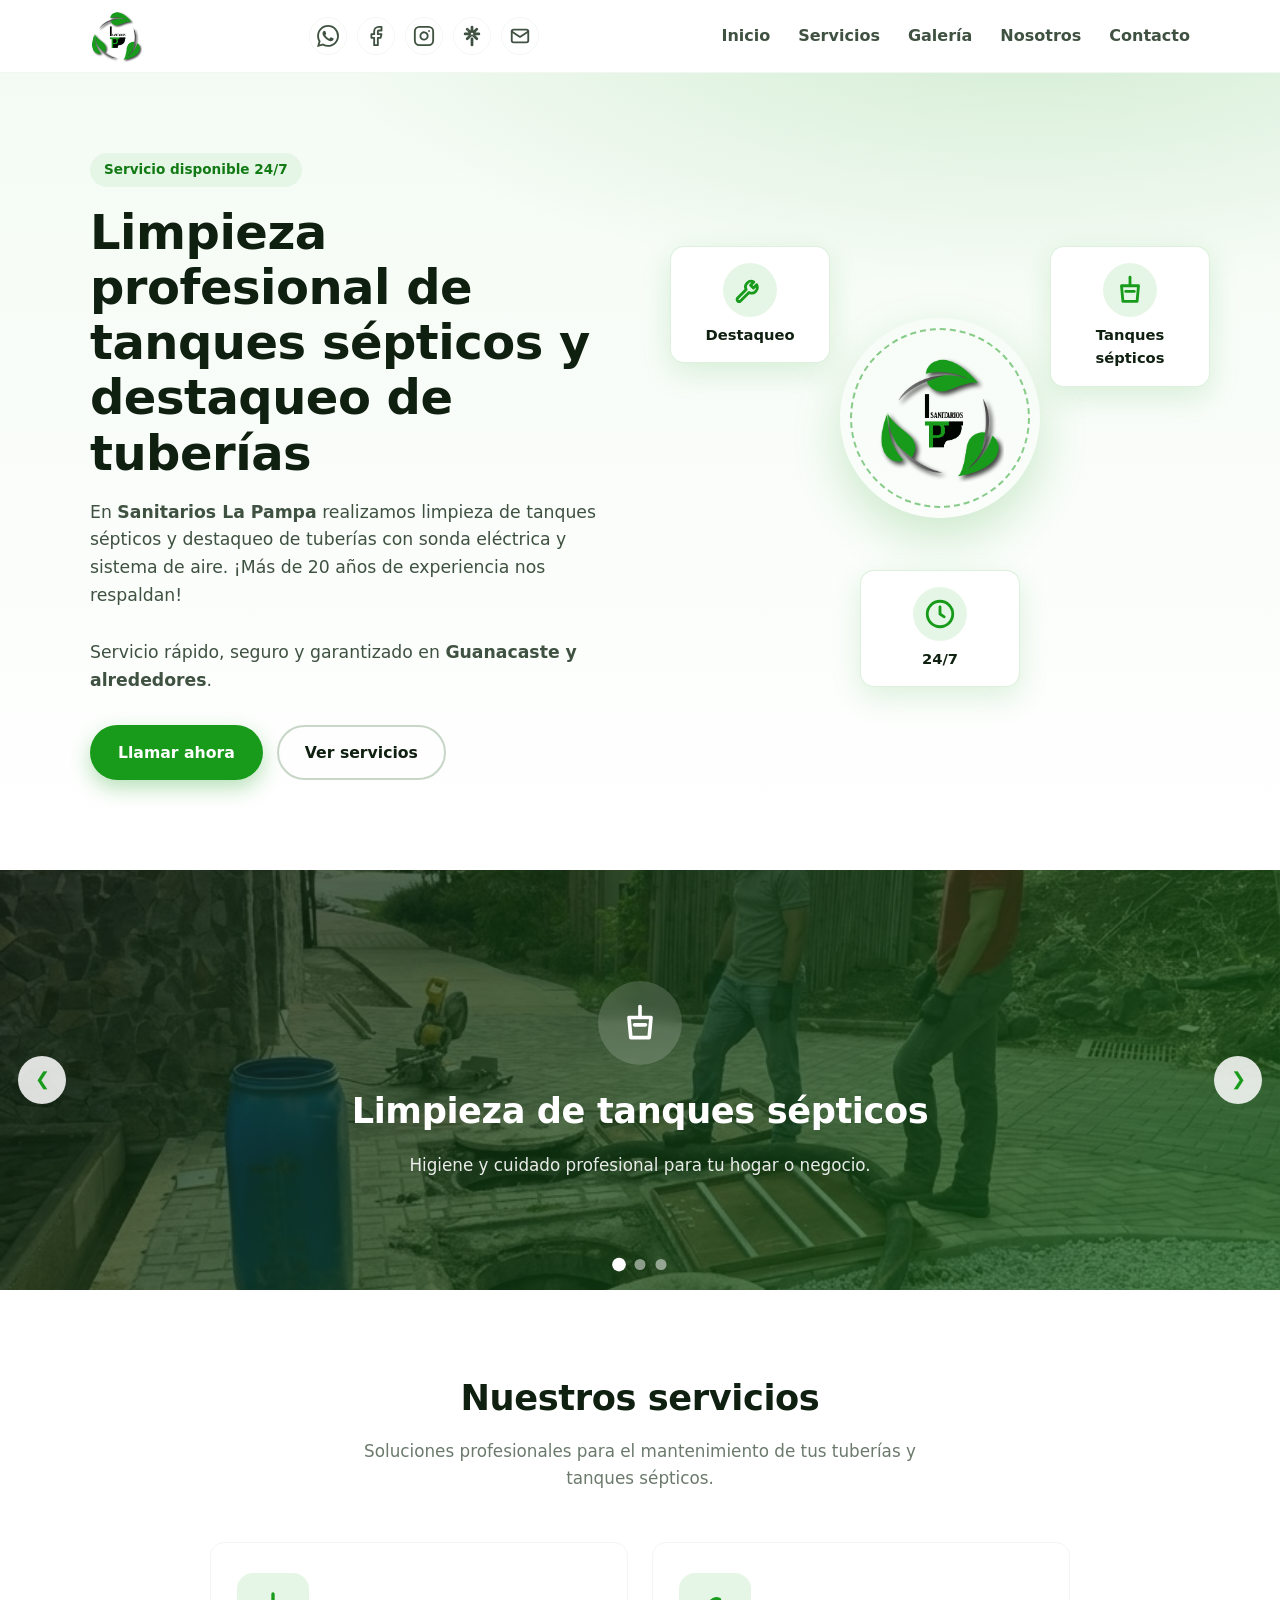
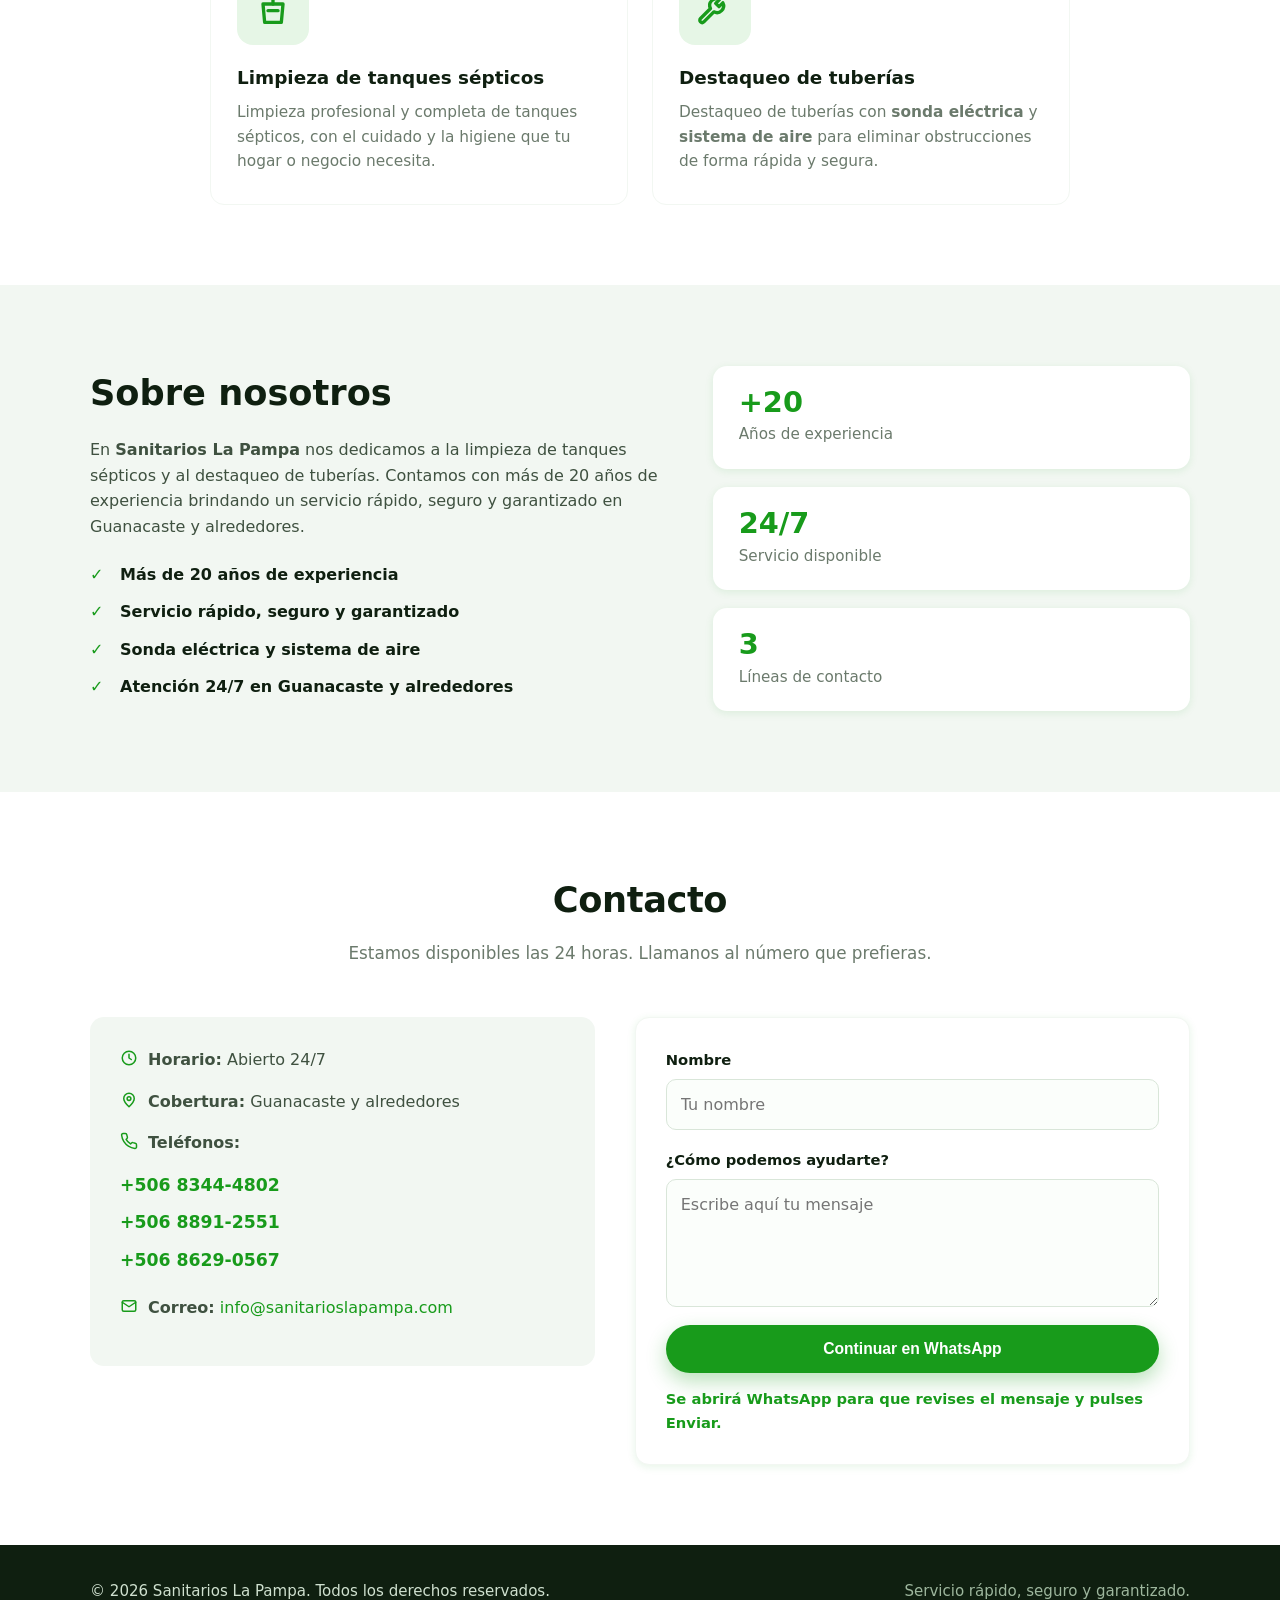
==== commit 40a28bab: "fix(site): improve mobile home and keep guides private" ====
--- a/public/index.html
+++ b/public/index.html
@@ -45,7 +45,6 @@
         <a href="#inicio">Inicio</a>
         <a href="#servicios">Servicios</a>
         <a href="galeria.html">Galería</a>
-        <a href="guia/">Guías</a>
         <a href="#nosotros">Nosotros</a>
         <a href="#contacto">Contacto</a>
       </nav>
--- a/public/css/styles.css
+++ b/public/css/styles.css
@@ -475,7 +475,7 @@
 }
 
 .grid--servicios {
-  grid-template-columns: repeat(auto-fit, minmax(300px, 1fr));
+  grid-template-columns: repeat(auto-fit, minmax(min(300px, 100%), 1fr));
   max-width: 860px;
   margin-inline: auto;
 }
@@ -851,7 +851,7 @@
   }
 
   .hero__art {
-    order: -1;
+    order: 0;
   }
 }
 
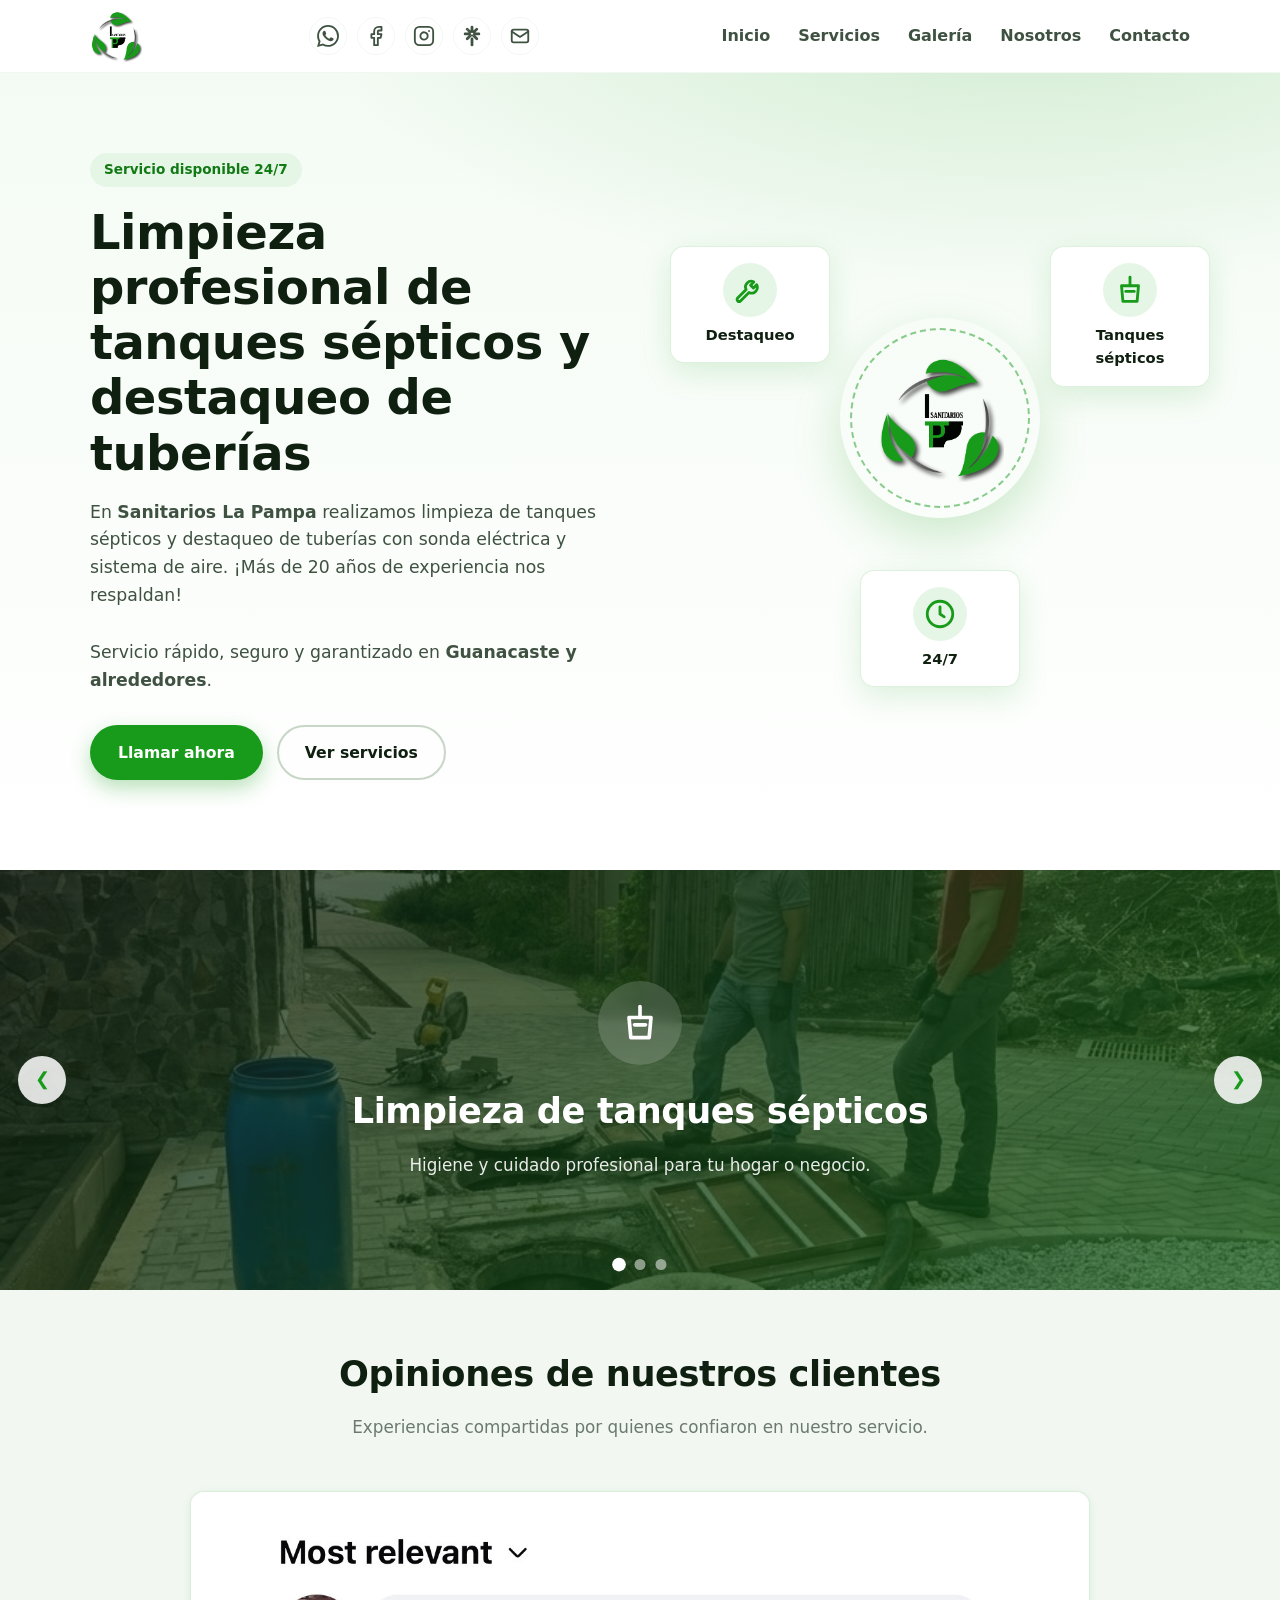
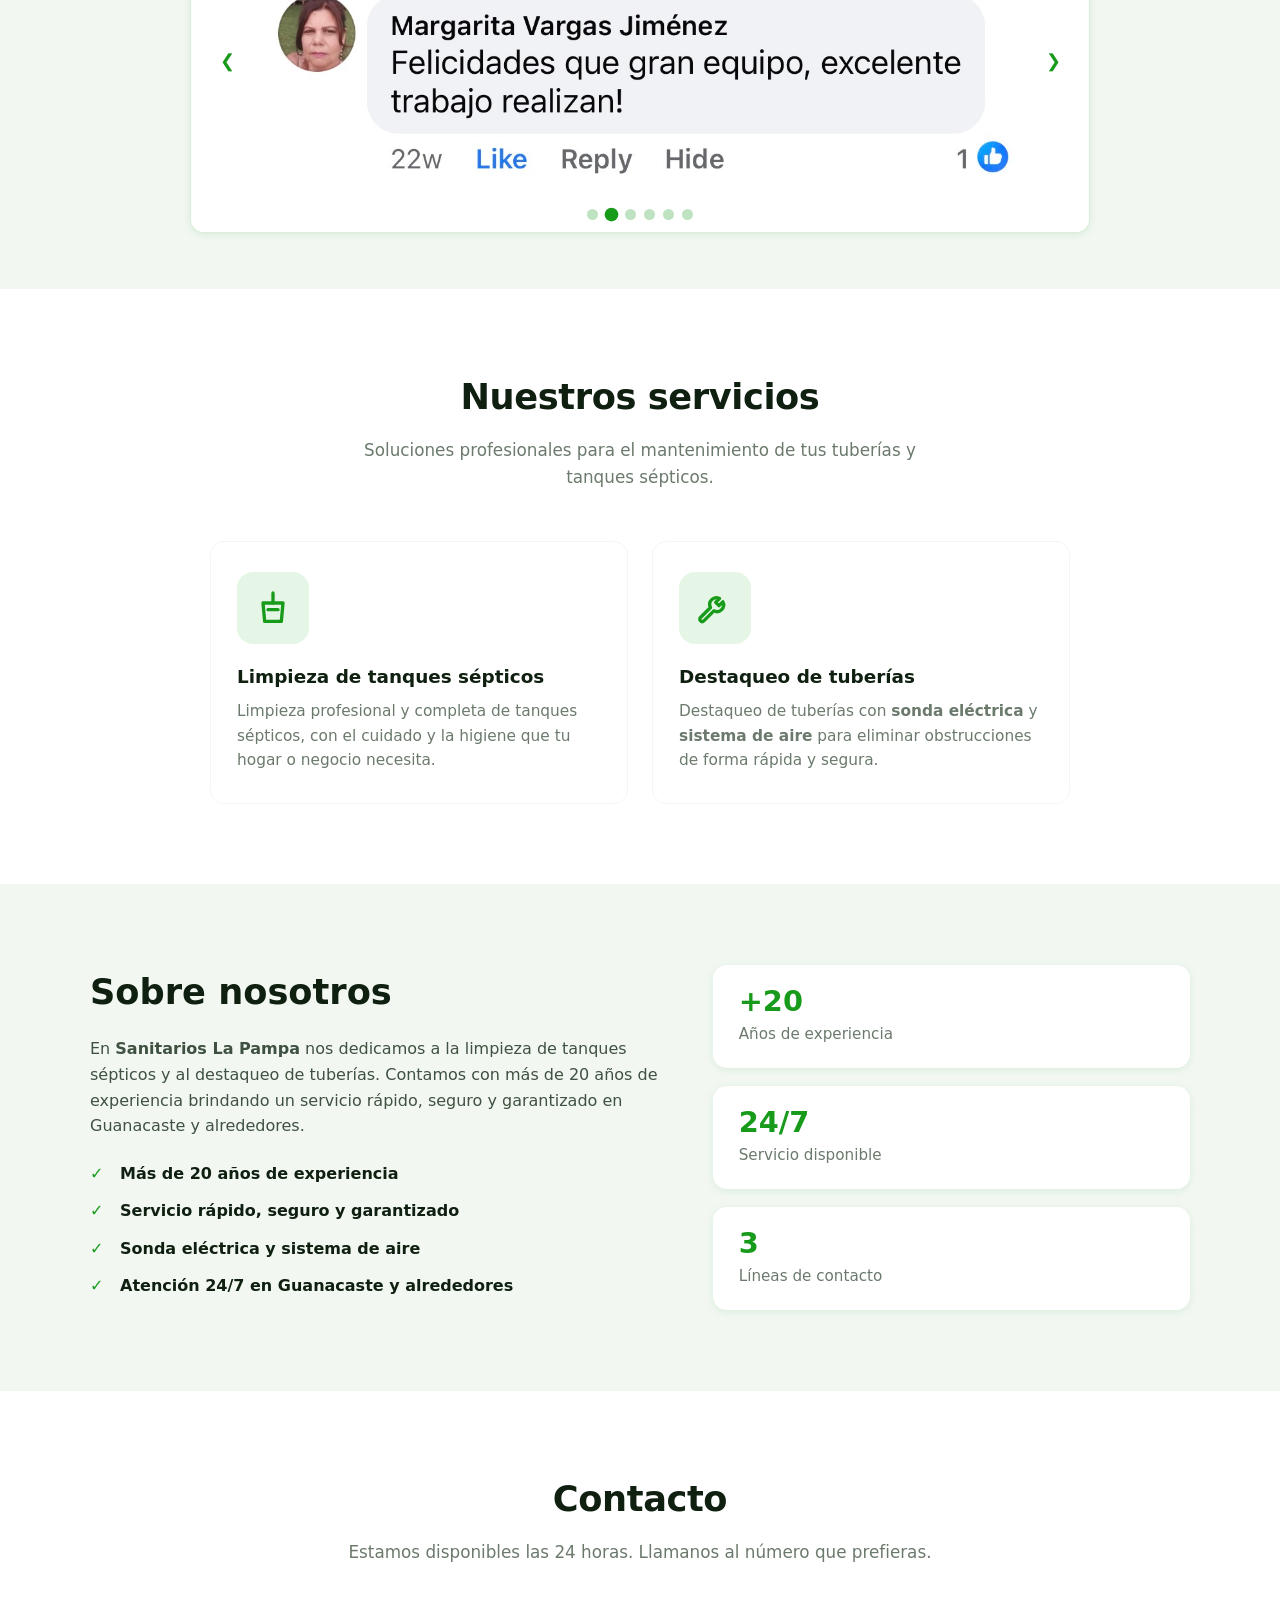
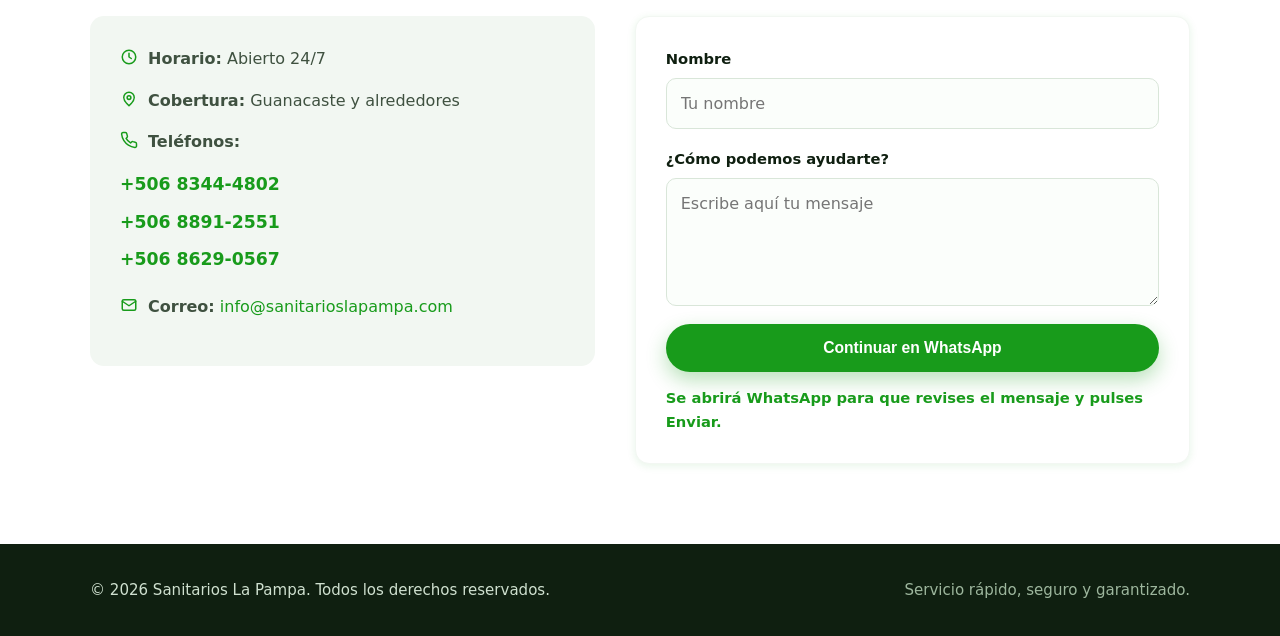
==== commit c1a44905: "feat(opiniones): agrega carrusel compacto de reseñas" ====
--- a/public/index.html
+++ b/public/index.html
@@ -141,6 +141,57 @@
     <div class="slider__dots" id="sliderDots"></div>
   </section>
 
+  <!-- ===== OPINIONES ===== -->
+  <section class="section section--alt reviews" id="opiniones" aria-labelledby="reviewsTitle">
+    <div class="container">
+      <header class="section__head">
+        <h2 id="reviewsTitle">Opiniones de nuestros clientes</h2>
+        <p>Experiencias compartidas por quienes confiaron en nuestro servicio.</p>
+      </header>
+
+      <div class="slider reviews__slider" data-autoplay-interval="2000" aria-label="Carrusel de opiniones de clientes">
+        <div class="slider__viewport">
+          <div class="slider__track">
+            <figure class="slide reviews__slide">
+              <a class="reviews__link" href="img/comentarios/IMG_4768.jpg" target="_blank" rel="noopener noreferrer" aria-label="Ampliar opinión de cliente 1">
+                <img class="reviews__image" src="img/comentarios/IMG_4768.jpg" alt="Opinión de un cliente en redes sociales" loading="lazy" />
+              </a>
+            </figure>
+            <figure class="slide reviews__slide">
+              <a class="reviews__link" href="img/comentarios/IMG_4769.jpg" target="_blank" rel="noopener noreferrer" aria-label="Ampliar opinión de cliente 2">
+                <img class="reviews__image" src="img/comentarios/IMG_4769.jpg" alt="Opinión de un cliente en redes sociales" loading="lazy" />
+              </a>
+            </figure>
+            <figure class="slide reviews__slide">
+              <a class="reviews__link" href="img/comentarios/IMG_4770.jpg" target="_blank" rel="noopener noreferrer" aria-label="Ampliar opinión de cliente 3">
+                <img class="reviews__image" src="img/comentarios/IMG_4770.jpg" alt="Opinión de un cliente en redes sociales" loading="lazy" />
+              </a>
+            </figure>
+            <figure class="slide reviews__slide">
+              <a class="reviews__link" href="img/comentarios/IMG_4771.jpg" target="_blank" rel="noopener noreferrer" aria-label="Ampliar opinión de cliente 4">
+                <img class="reviews__image" src="img/comentarios/IMG_4771.jpg" alt="Opinión de un cliente en redes sociales" loading="lazy" />
+              </a>
+            </figure>
+            <figure class="slide reviews__slide">
+              <a class="reviews__link" href="img/comentarios/IMG_4772.jpg" target="_blank" rel="noopener noreferrer" aria-label="Ampliar opinión de cliente 5">
+                <img class="reviews__image" src="img/comentarios/IMG_4772.jpg" alt="Opinión de un cliente en redes sociales" loading="lazy" />
+              </a>
+            </figure>
+            <figure class="slide reviews__slide">
+              <a class="reviews__link" href="img/comentarios/IMG_4773.jpg" target="_blank" rel="noopener noreferrer" aria-label="Ampliar opinión de cliente 6">
+                <img class="reviews__image" src="img/comentarios/IMG_4773.jpg" alt="Opinión de un cliente en redes sociales" loading="lazy" />
+              </a>
+            </figure>
+          </div>
+        </div>
+
+        <button class="slider__arrow slider__arrow--prev" type="button" aria-label="Opinión anterior">&#10094;</button>
+        <button class="slider__arrow slider__arrow--next" type="button" aria-label="Opinión siguiente">&#10095;</button>
+        <div class="slider__dots" aria-label="Elegir opinión"></div>
+      </div>
+    </div>
+  </section>
+
   <!-- ===== SERVICIOS ===== -->
   <section class="section" id="servicios">
     <div class="container">
--- a/public/css/styles.css
+++ b/public/css/styles.css
@@ -844,6 +844,56 @@
   transform: scale(1.25);
 }
 
+/* ---------- Carrusel compacto de opiniones ---------- */
+.reviews.section {
+  padding-block: 56px;
+}
+
+.reviews__slider {
+  max-width: 900px;
+  margin-inline: auto;
+  border: 1px solid rgba(24, 155, 27, 0.16);
+  border-radius: var(--radius);
+  background: #fff;
+  box-shadow: var(--shadow-sm);
+}
+
+.reviews__slider .slide {
+  min-height: 0;
+  height: clamp(220px, 32vw, 340px);
+  padding: 18px 64px 46px;
+  background: #fff;
+}
+
+.reviews__link {
+  display: grid;
+  place-items: center;
+  width: 100%;
+  height: 100%;
+}
+
+.reviews__image {
+  width: 100%;
+  height: 100%;
+  object-fit: contain;
+}
+
+.reviews__slider .slider__arrow--prev { left: 12px; }
+.reviews__slider .slider__arrow--next { right: 12px; }
+
+.reviews__slider .slider__dots {
+  bottom: 12px;
+  gap: 8px;
+}
+
+.reviews__slider .slider__dot {
+  background: rgba(24, 155, 27, 0.28);
+}
+
+.reviews__slider .slider__dot.is-active {
+  background: var(--color-primary);
+}
+
 /* ---------- Responsive ---------- */
 @media (max-width: 1150px) {
   .hero__inner {
@@ -957,6 +1007,10 @@
     min-height: 340px;
   }
 
+  .reviews__slider .slide {
+    height: clamp(220px, 38vw, 300px);
+  }
+
   .slider__arrow {
     width: 40px;
     height: 40px;
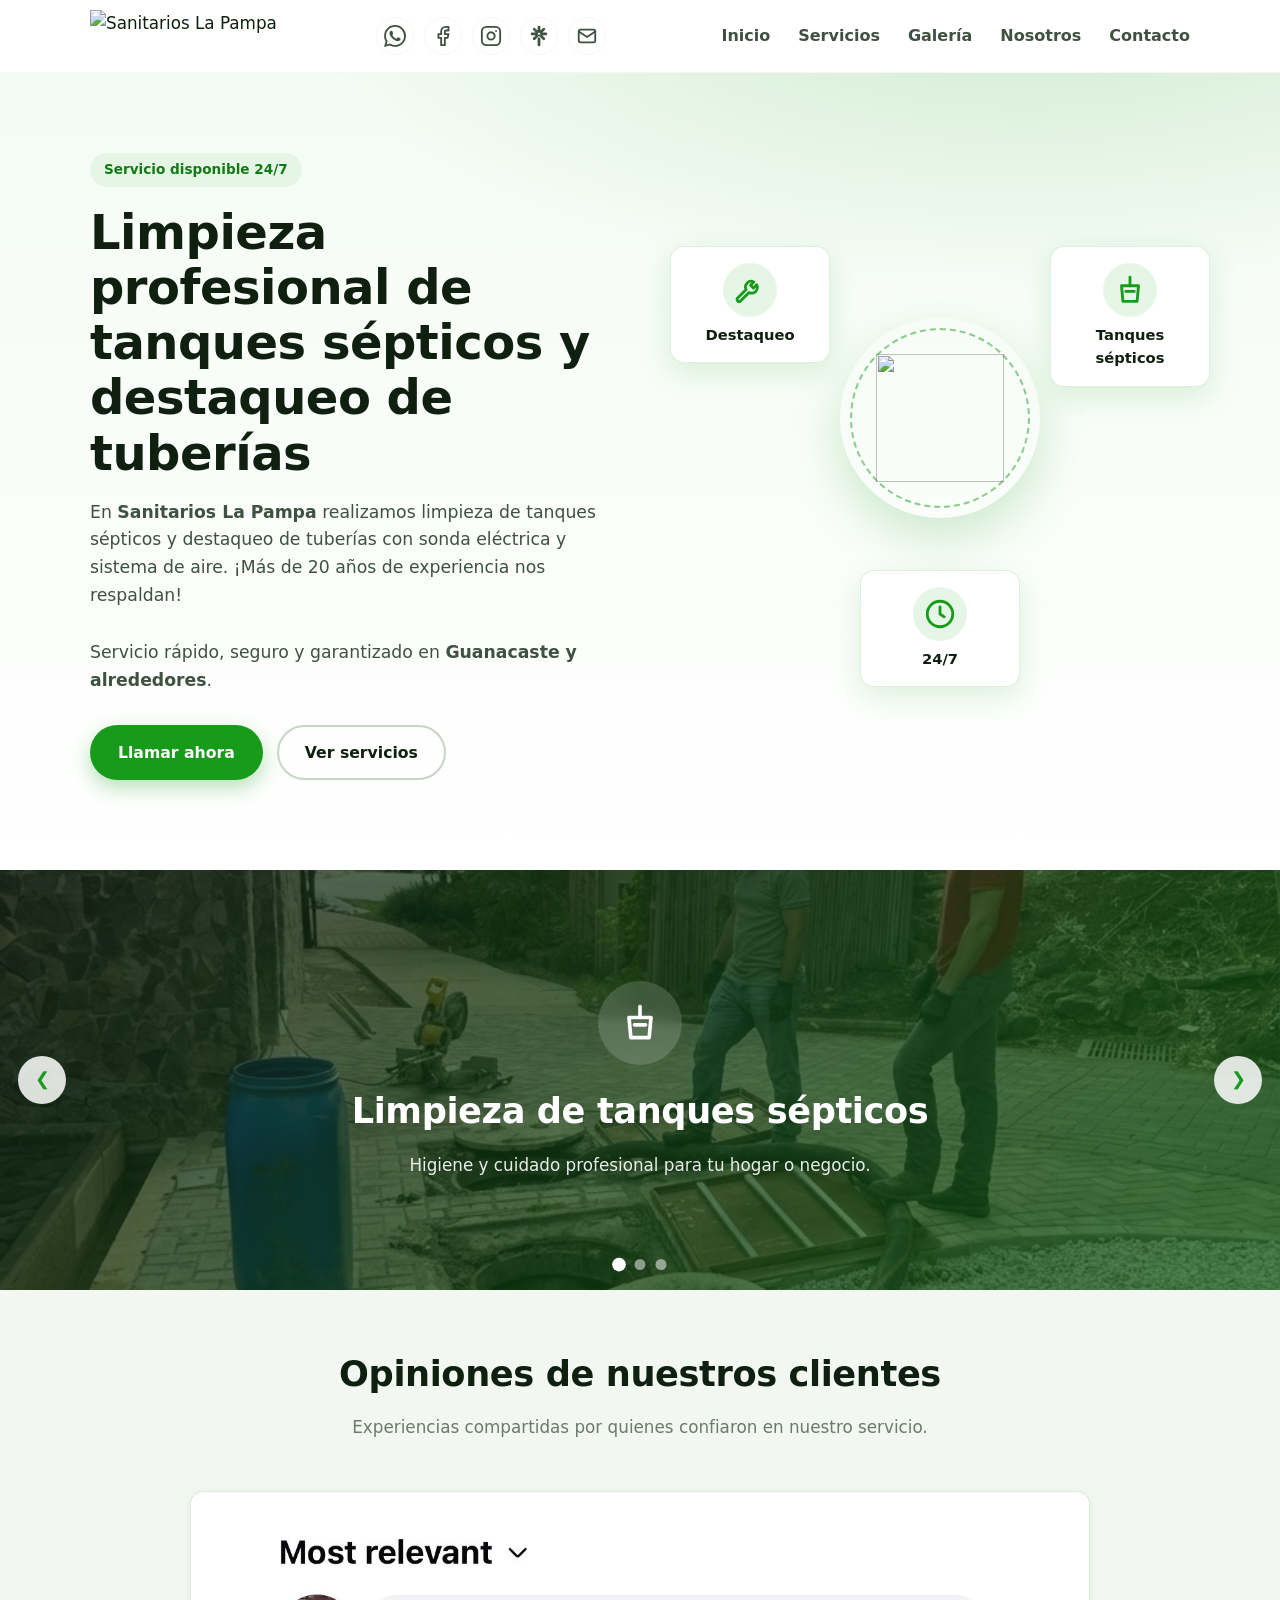
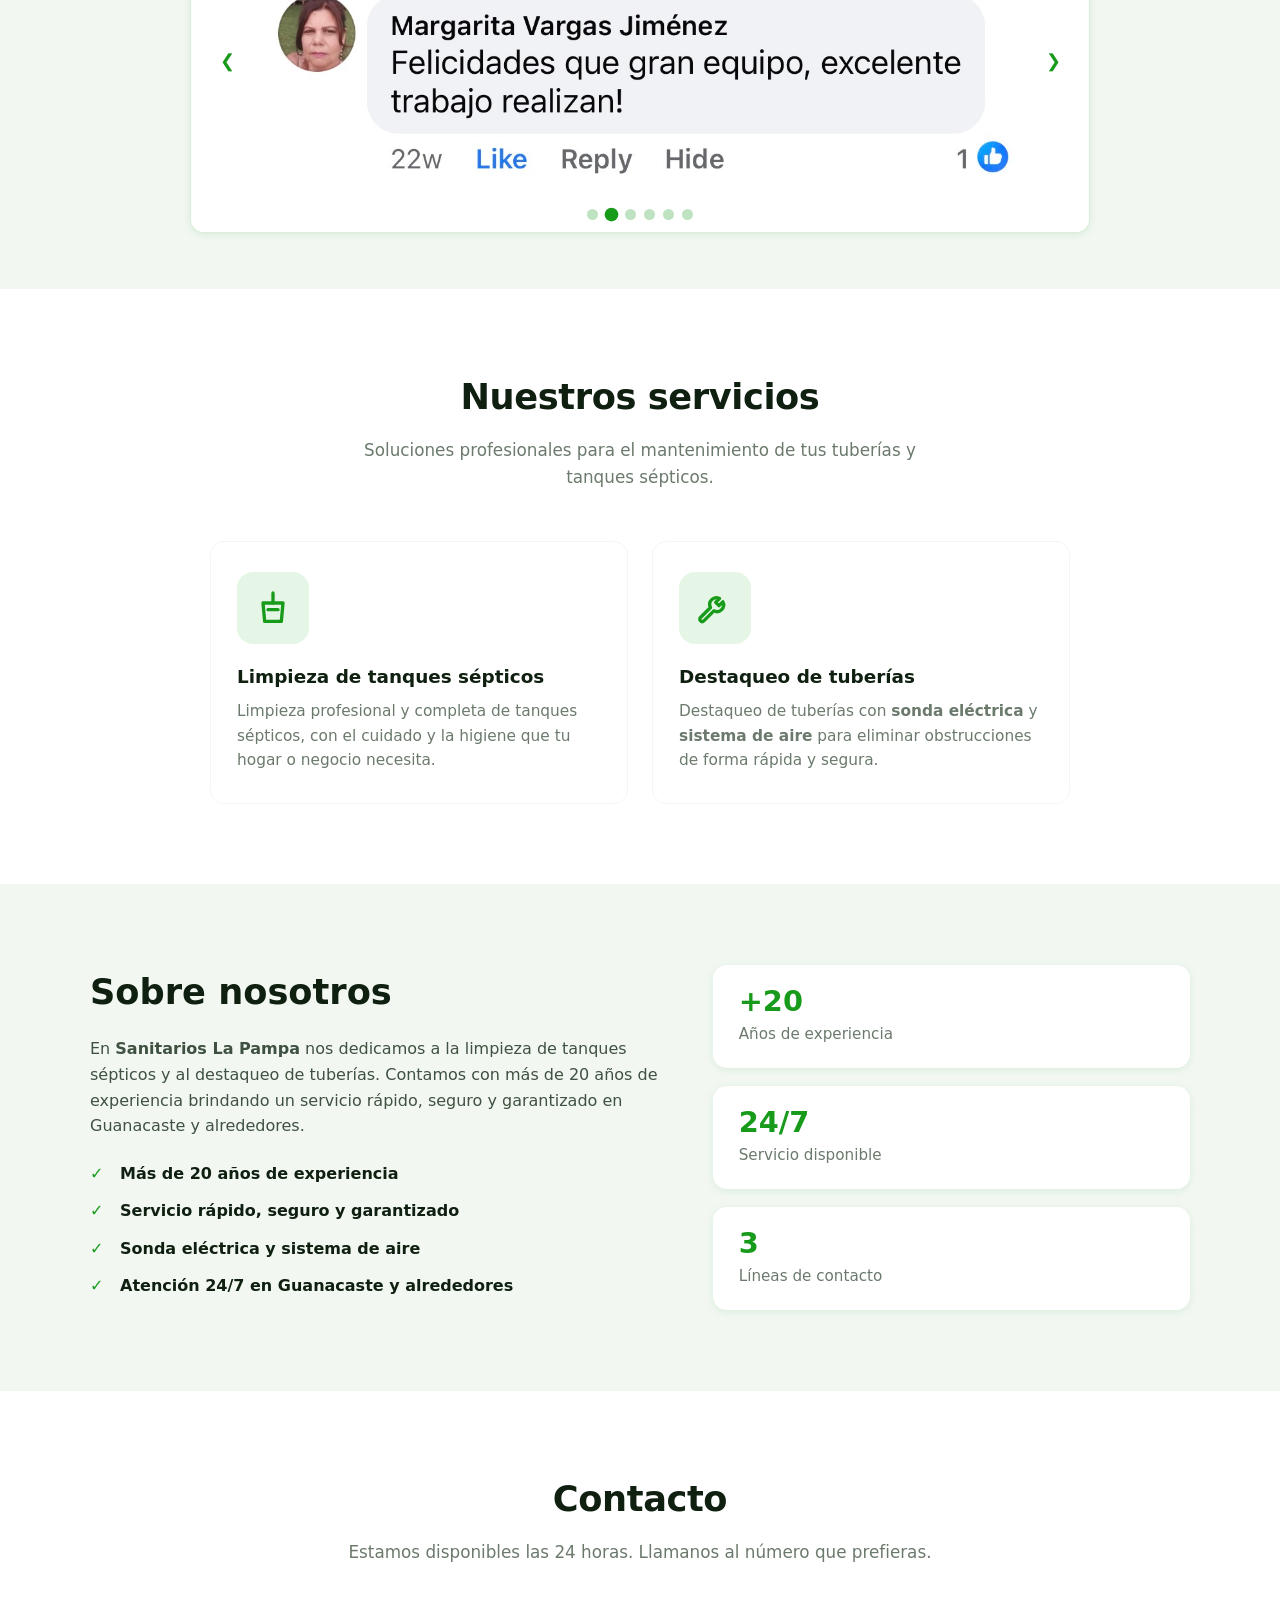
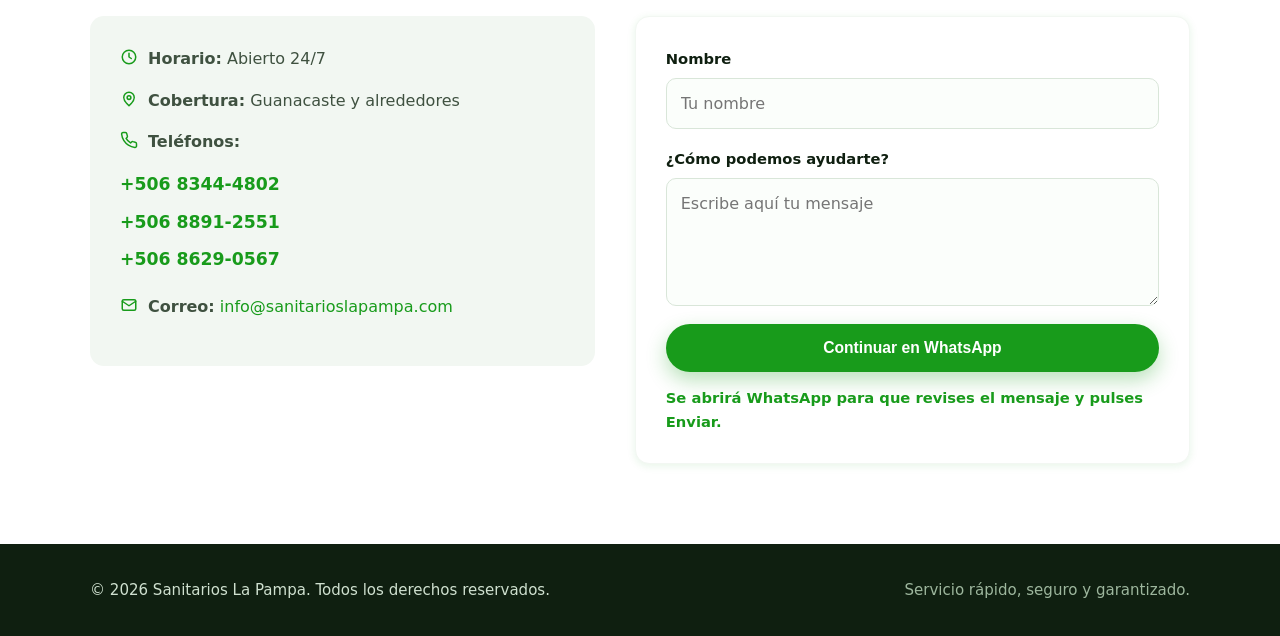
==== commit 936be11e: "Cambia todos los logos por el nuevo SVG (header y hero circle en index.html y galeria.html)" ====
--- a/public/index.html
+++ b/public/index.html
@@ -16,7 +16,7 @@
   <header class="header">
     <div class="container header__inner">
       <a href="#inicio" class="logo">
-        <img src="img/LOGOshadow.png" alt="Sanitarios La Pampa" class="logo__img" />
+        <img src="img/logo%20nuevo/sanitarios_la_pampa_logo.svg" alt="Sanitarios La Pampa" class="logo__img" />
       </a>
 
       <div class="social-links" aria-label="Contacto y redes sociales">
@@ -72,7 +72,7 @@
       </div>
       <div class="hero__art" aria-hidden="true">
         <div class="hero__circle">
-          <img src="img/LOGOshadow.png" alt="" class="hero__circle-logo" />
+          <img src="img/logo%20nuevo/sanitarios_la_pampa_logo.svg" alt="" class="hero__circle-logo" />
         </div>
         <a href="#servicios" class="hero__card hero__card--1">
           <span class="hero__card-icon">
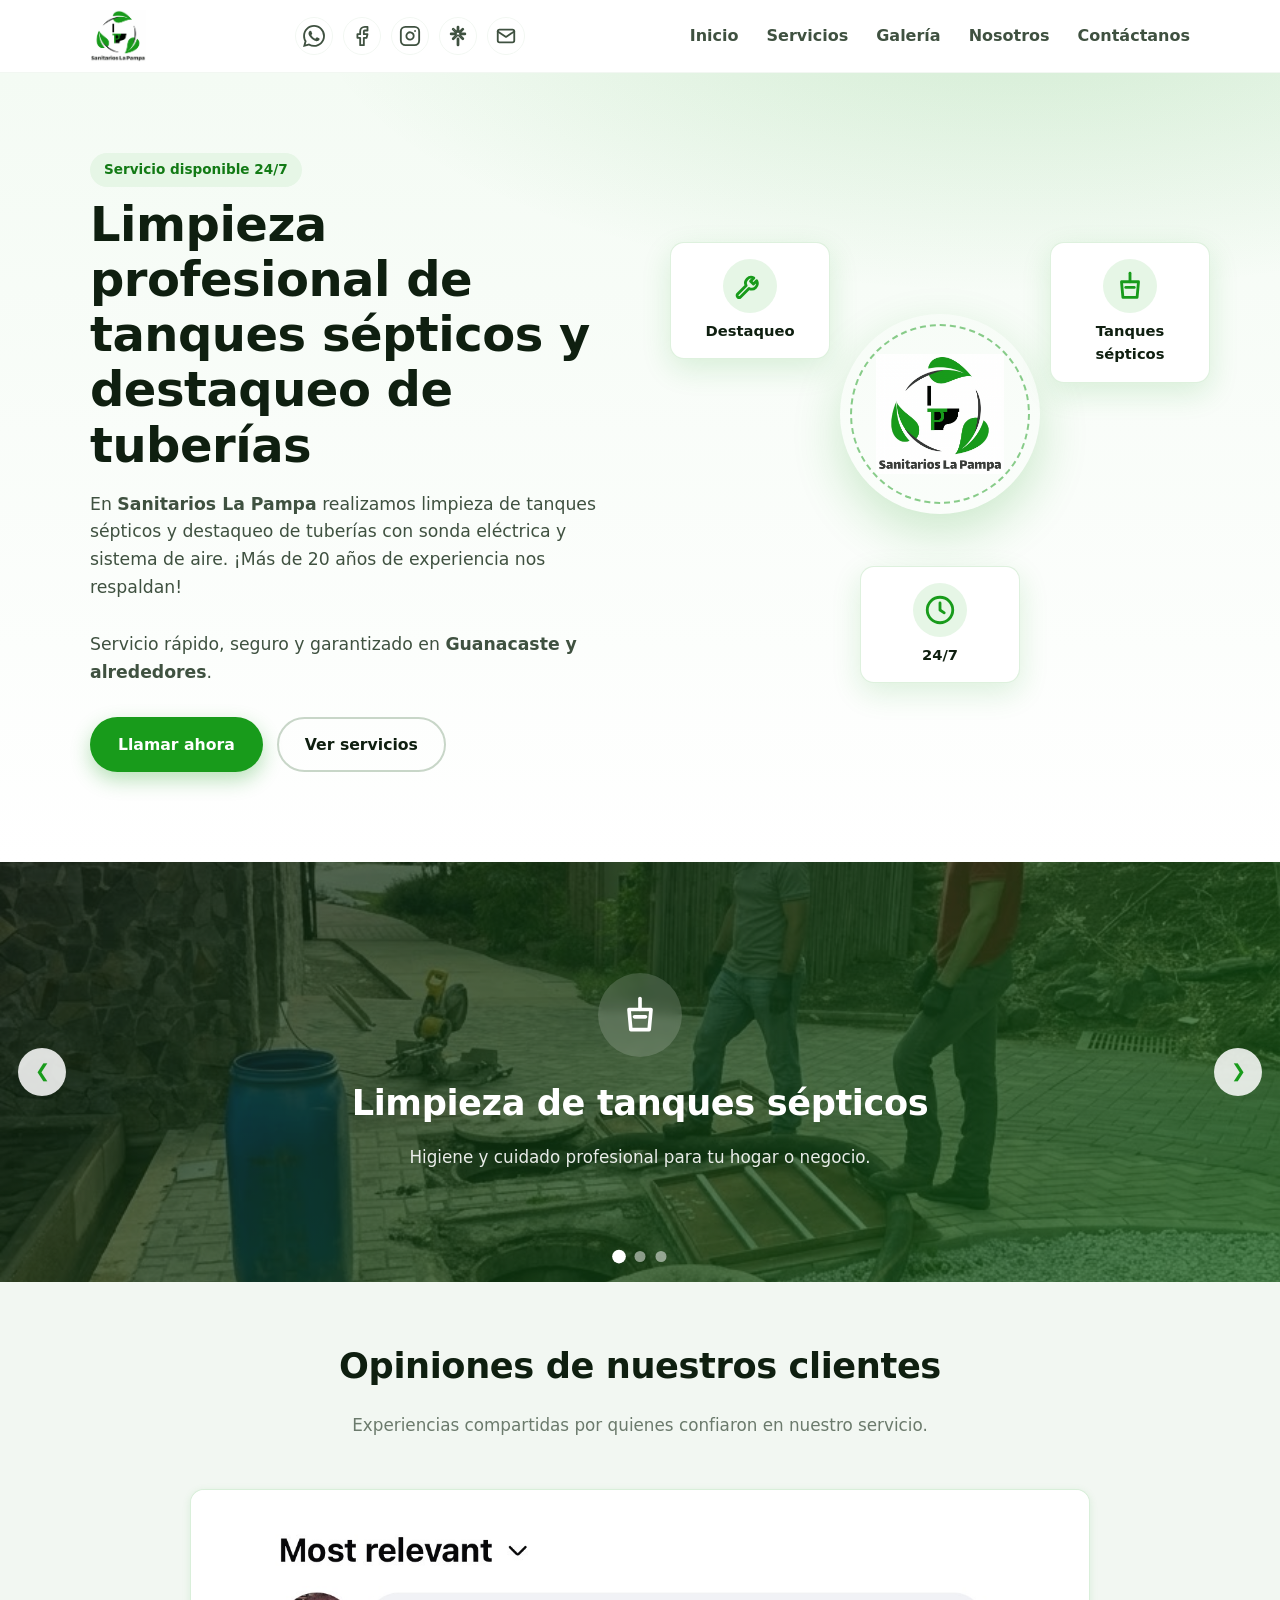
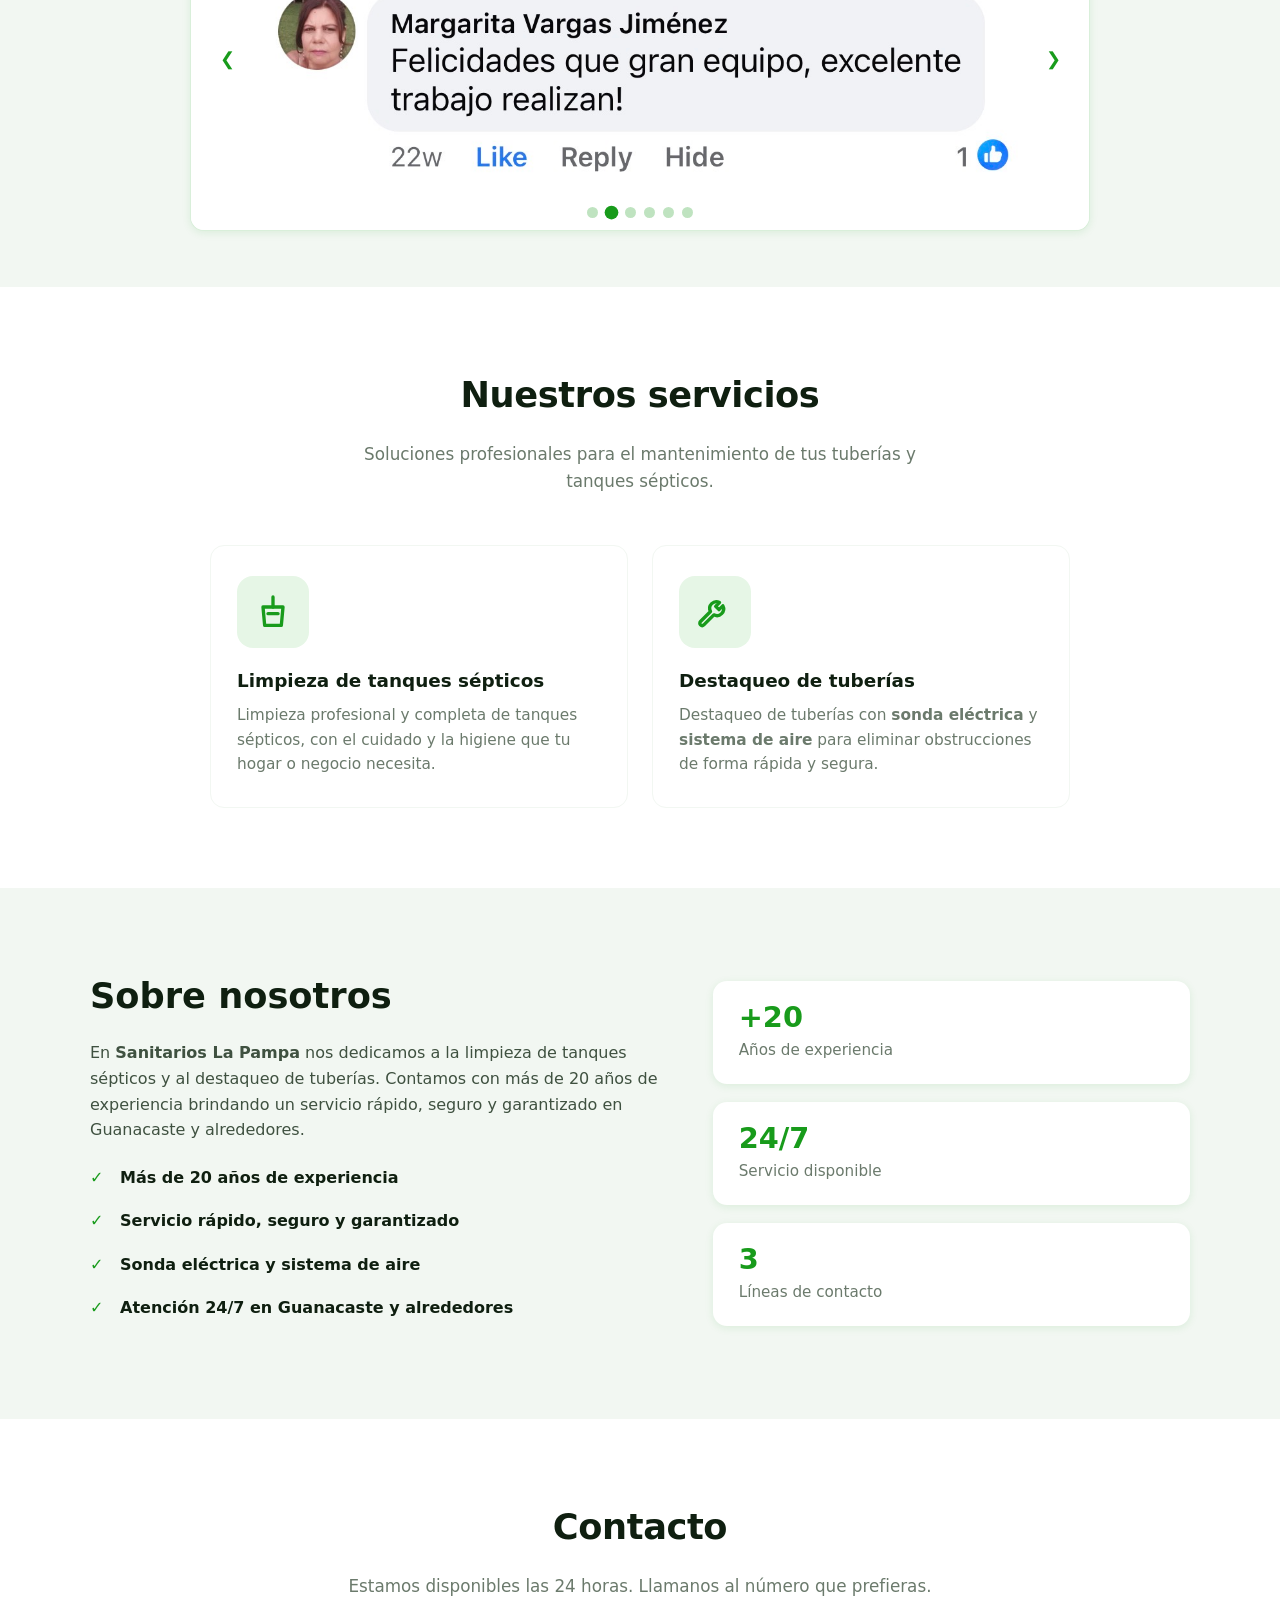
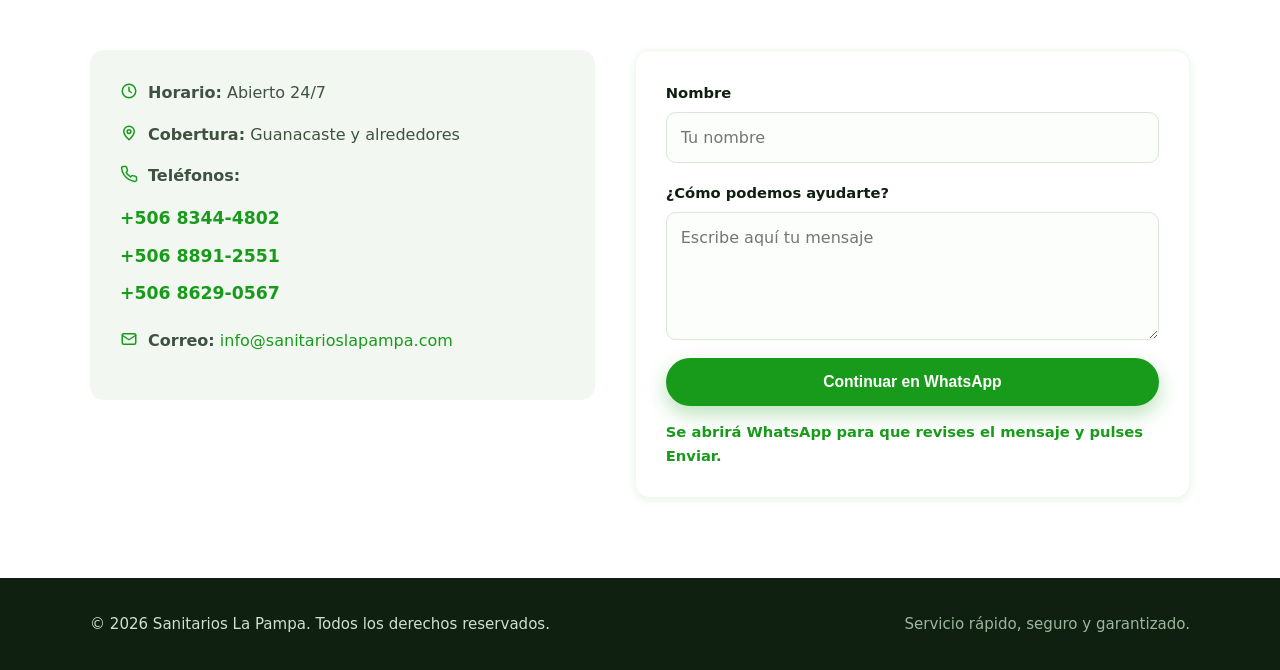
==== commit 31a8ee17: "Ajusta header movil y espaciado del hero; agrega avance 26/10" ====
--- a/public/index.html
+++ b/public/index.html
@@ -46,7 +46,7 @@
         <a href="#servicios">Servicios</a>
         <a href="galeria.html">Galería</a>
         <a href="#nosotros">Nosotros</a>
-        <a href="#contacto">Contacto</a>
+        <a href="#contacto">Contáctanos</a>
       </nav>
     </div>
   </header>
--- a/public/css/styles.css
+++ b/public/css/styles.css
@@ -100,12 +100,7 @@
 }
 
 @media (max-width: 900px) {
-  .social-links {
-    order: 2;
-    flex: 0 0 100%;
-    margin: 0;
-    justify-content: center;
-  }
+  /* Header móvil: todo en una sola línea */
 }
 
 /* ---------- Header ---------- */
@@ -211,7 +206,7 @@
   font-size: 0.85rem;
   padding: 6px 14px;
   border-radius: 999px;
-  margin-bottom: 18px;
+  margin-bottom: 10px;
 }
 
 .hero h1 {
@@ -384,7 +379,7 @@
 .section__head h1,
 .section__head h2 {
   font-size: clamp(1.6rem, 3vw, 2.2rem);
-  margin-bottom: 12px;
+  margin-bottom: 18px;
   letter-spacing: -0.4px;
 }
 
@@ -536,7 +531,7 @@
 .about__list li {
   position: relative;
   padding-left: 30px;
-  margin-bottom: 12px;
+  margin-bottom: 18px;
   color: var(--color-dark);
   font-weight: 600;
 }
@@ -908,10 +903,41 @@
 @media (max-width: 900px) {
   .header__inner {
     height: auto;
-    min-height: 72px;
-    flex-wrap: wrap;
-    row-gap: 8px;
-    padding-block: 8px;
+    min-height: 56px;
+    flex-wrap: nowrap;
+    gap: 8px;
+    padding-block: 4px;
+    align-items: center;
+    justify-content: space-between;
+  }
+
+  .logo__img {
+    height: 52px;
+  }
+
+  .social-links {
+    display: flex;
+    order: 0;
+    flex: 1;
+    margin: 0;
+    align-self: center;
+    flex-shrink: 0;
+    gap: 6px;
+    justify-content: center;
+  }
+
+  .nav-toggle {
+    flex-shrink: 0;
+  }
+
+  .social-link {
+    width: 32px;
+    height: 32px;
+  }
+
+  .social-link svg {
+    width: 18px;
+    height: 18px;
   }
 
   .about,
@@ -954,12 +980,17 @@
 
 @media (max-width: 520px) {
   .social-links {
-    gap: 6px;
+    gap: 2px;
   }
 
   .social-link {
-    width: 34px;
-    height: 34px;
+    width: 26px;
+    height: 26px;
+  }
+
+  .social-link svg {
+    width: 14px;
+    height: 14px;
   }
 
   .section {
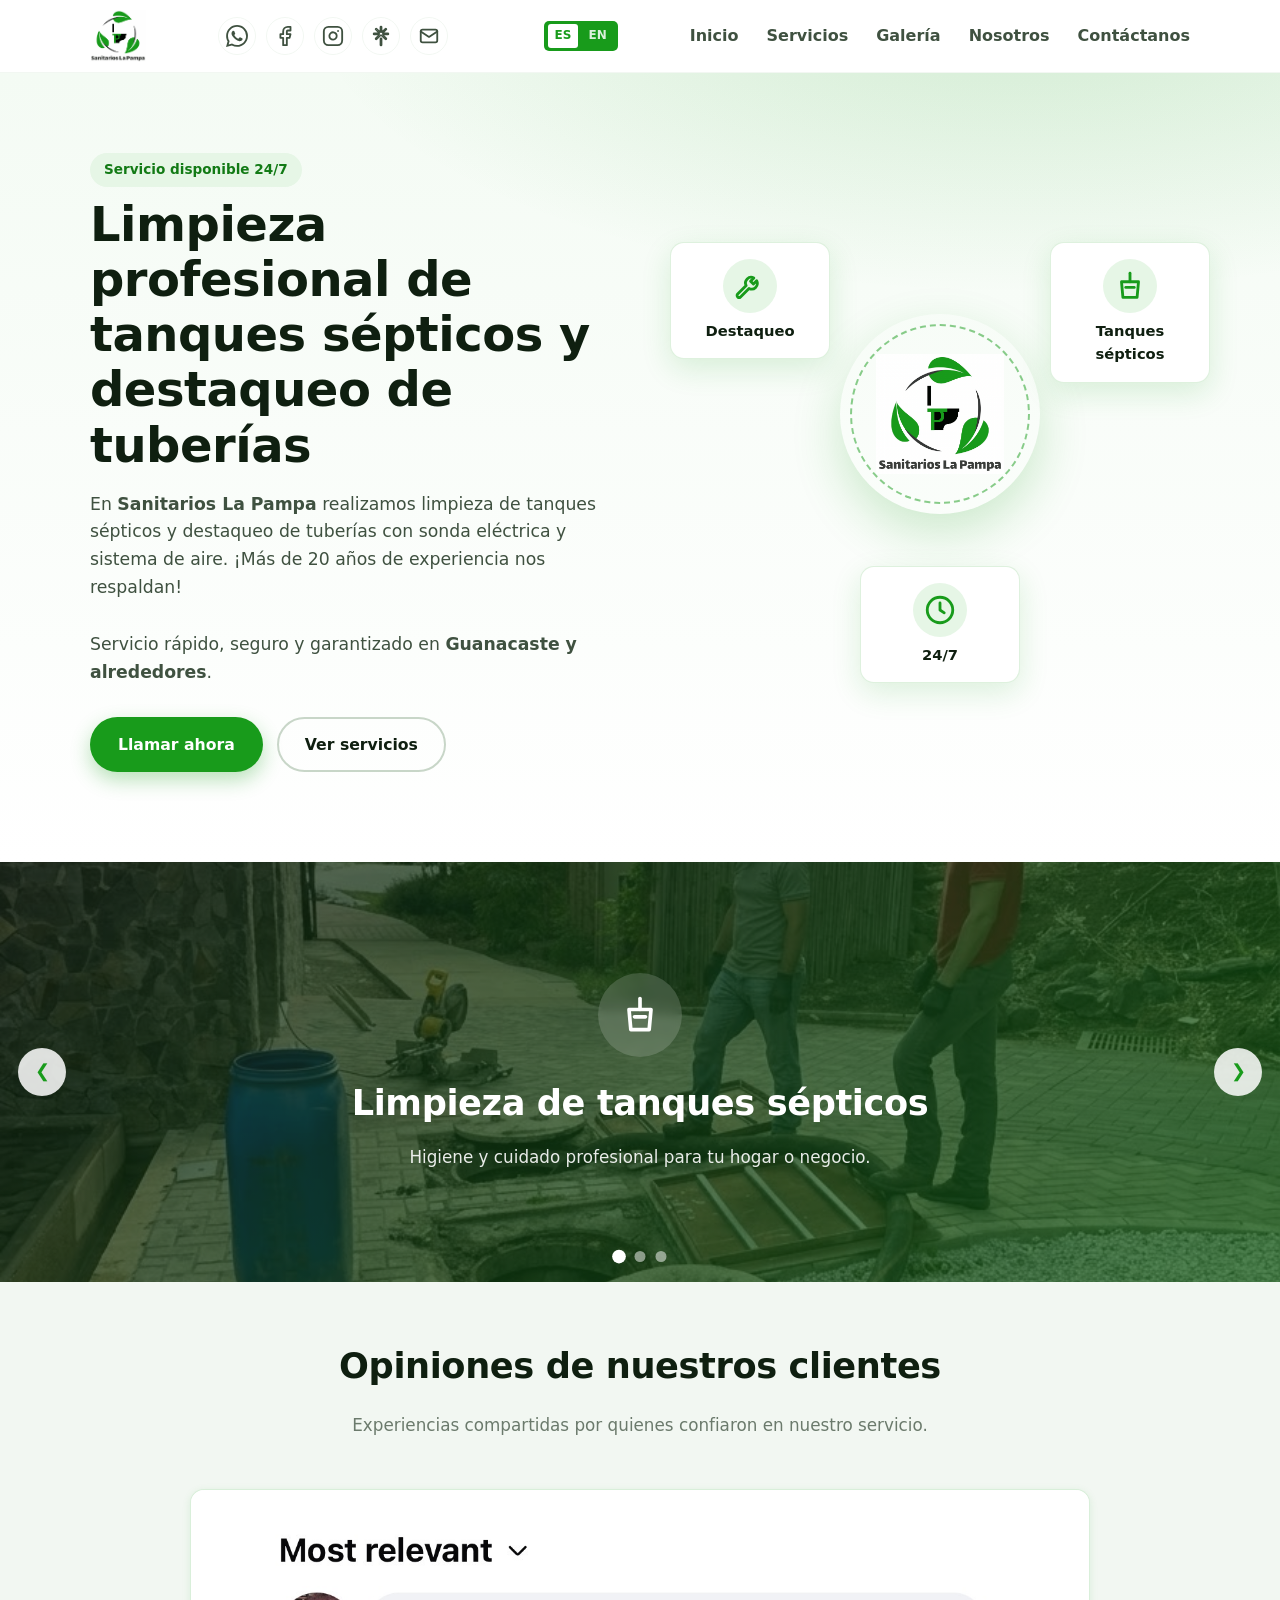
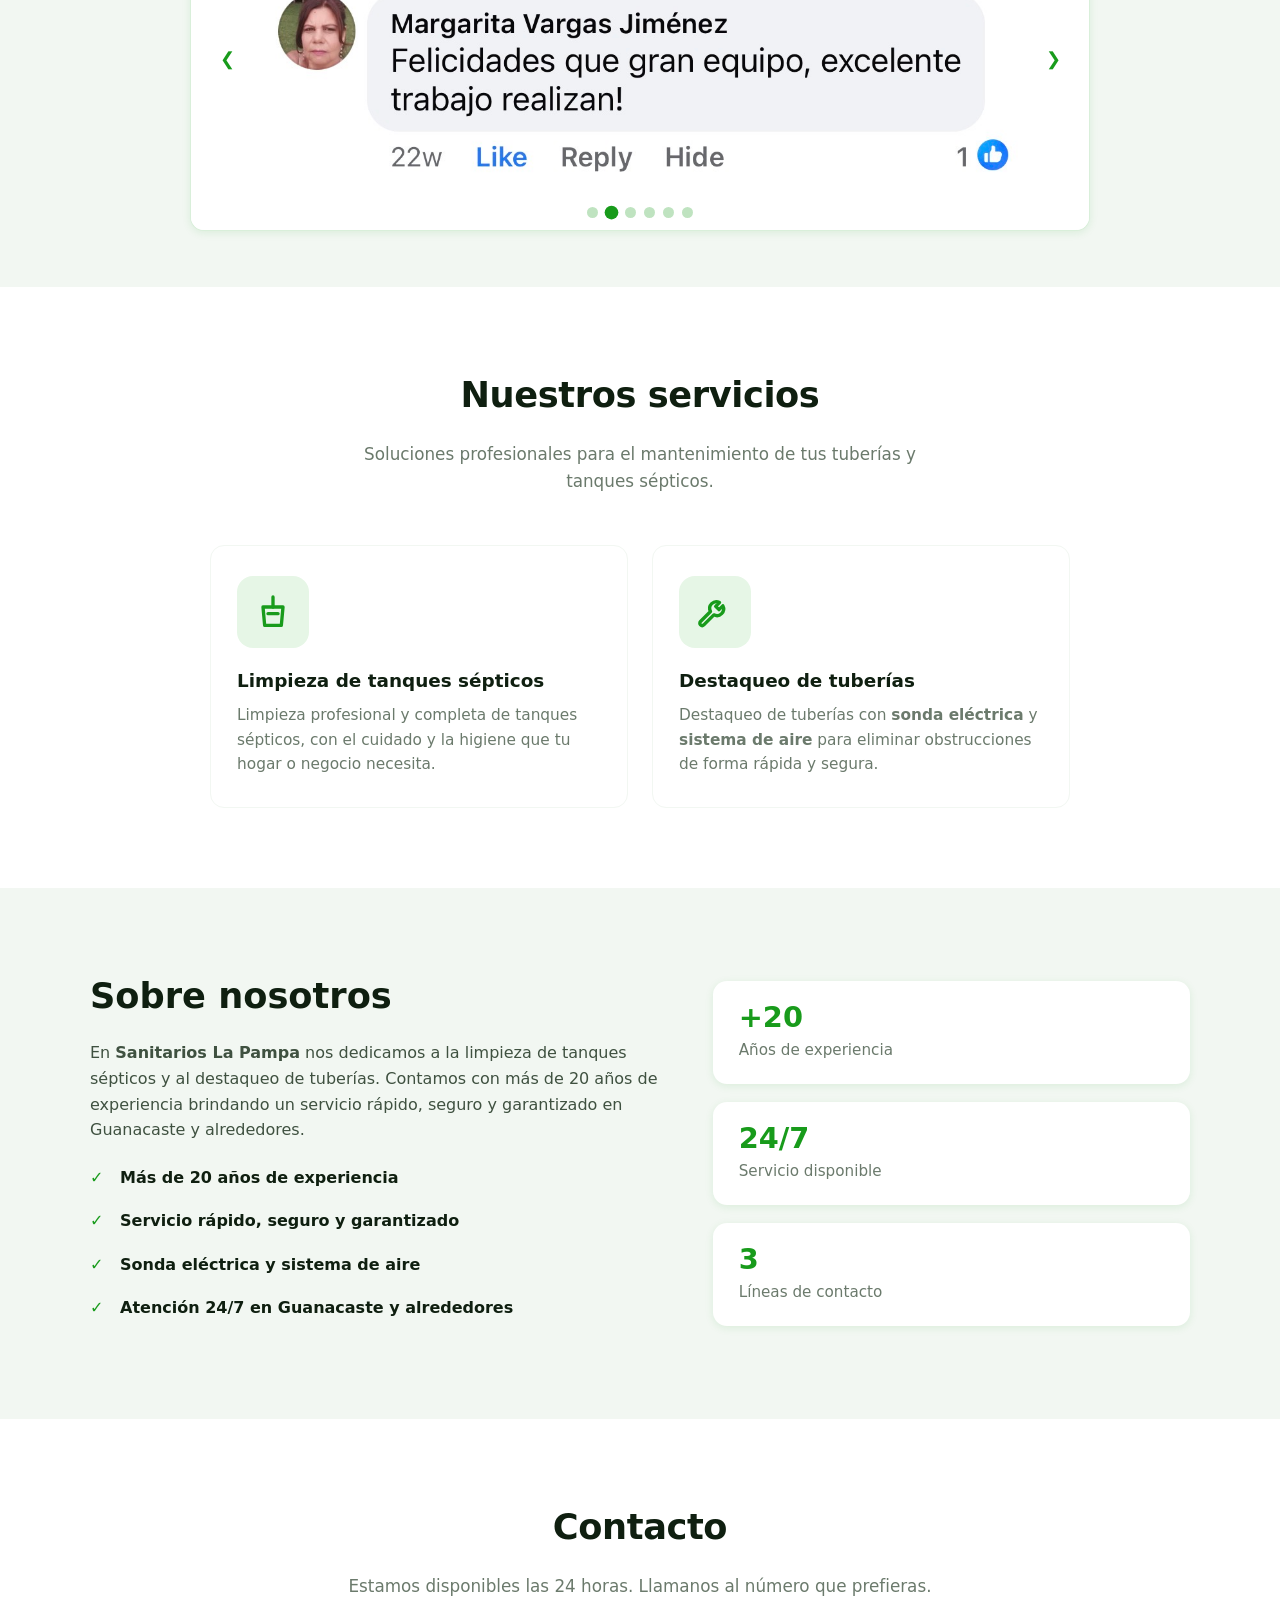
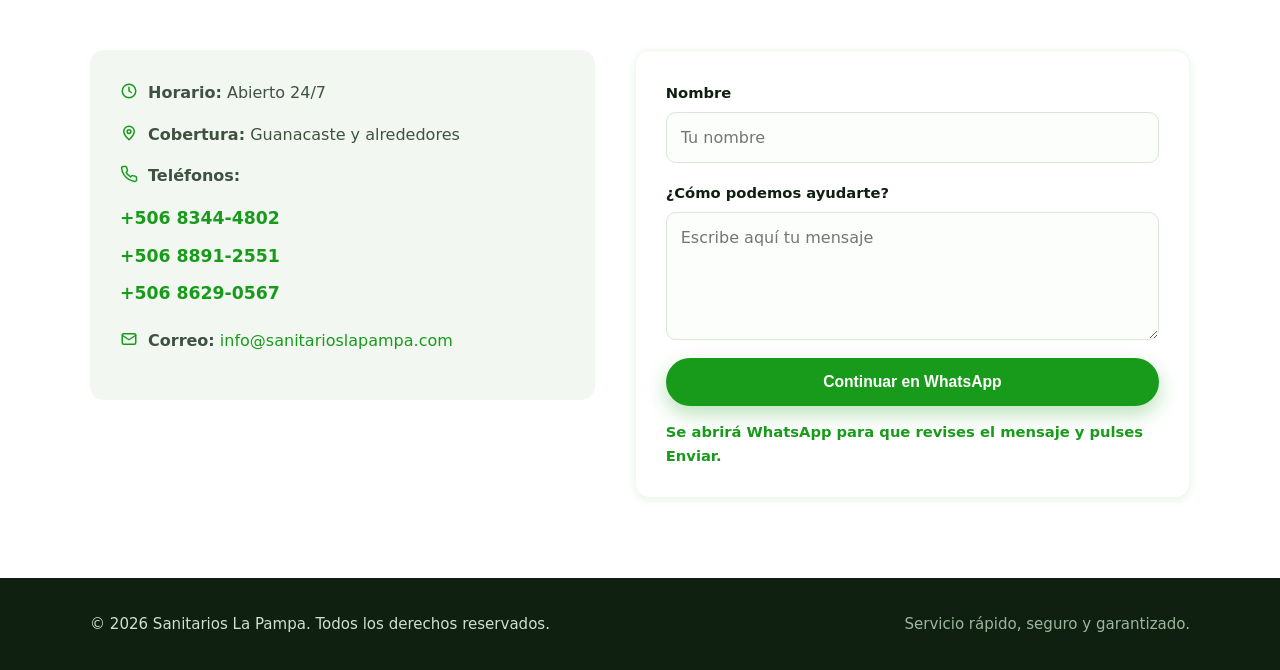
==== commit 7e649d7c: "Agrega version en ingles con switcher de idioma y splash screen con slogan" ====
--- a/public/index.html
+++ b/public/index.html
@@ -9,8 +9,17 @@
   <link rel="icon" href="img/favicon-512.png" sizes="512x512" />
   <link rel="apple-touch-icon" href="img/favicon-180.png" />
   <link rel="stylesheet" href="css/styles.css" />
+  <link rel="alternate" hreflang="es" href="index.html" />
+  <link rel="alternate" hreflang="en" href="en/index.html" />
+  <link rel="alternate" hreflang="x-default" href="index.html" />
 </head>
 <body>
+  <div id="splash" class="splash">
+    <div class="splash__inner">
+      <img src="img/logo%20nuevo/sanitarios_la_pampa_logo.svg" alt="Sanitarios La Pampa" class="splash__logo" />
+      <p class="splash__slogan">Somos la opción</p>
+    </div>
+  </div>
 
   <!-- ===== HEADER ===== -->
   <header class="header">
@@ -37,6 +46,10 @@
         </a>
       </div>
 
+      <span class="lang-switch">
+        <a href="index.html" class="lang-switch__link lang-switch__link--active" hreflang="es">ES</a>
+        <a href="en/index.html" class="lang-switch__link" hreflang="en">EN</a>
+      </span>
       <button class="nav-toggle" id="navToggle" aria-label="Abrir menú">
         <span></span><span></span><span></span>
       </button>
--- a/public/css/styles.css
+++ b/public/css/styles.css
@@ -1050,3 +1050,69 @@
   .slider__arrow--prev { left: 8px; }
   .slider__arrow--next { right: 8px; }
 }
+
+/* Language switcher */
+.lang-switch {
+  display: inline-flex;
+  align-items: center;
+  gap: 3px;
+  margin-left: 8px;
+  background: #189b1b;
+  border-radius: 5px;
+  padding: 3px 4px;
+}
+.lang-switch__link {
+  font-size: 0.75rem;
+  font-weight: 700;
+  padding: 2px 7px;
+  border-radius: 3px;
+  color: #fff;
+  text-decoration: none;
+  opacity: 0.85;
+  transition: opacity 0.2s, background 0.2s;
+}
+.lang-switch__link:hover { opacity: 1; }
+.lang-switch__link--active {
+  background: #fff;
+  color: #189b1b;
+  opacity: 1;
+}
+
+/* Splash screen */
+.splash {
+  position: fixed;
+  inset: 0;
+  z-index: 9999;
+  background: #ffffff;
+  display: flex;
+  align-items: center;
+  justify-content: center;
+  transition: opacity 0.6s ease, visibility 0.6s ease;
+}
+.splash.is-hidden {
+  opacity: 0;
+  visibility: hidden;
+  pointer-events: none;
+}
+.splash__inner {
+  text-align: center;
+}
+.splash__logo {
+  width: 120px;
+  height: auto;
+  display: block;
+  margin: 0 auto;
+  animation: splashFade 0.8s ease;
+}
+.splash__slogan {
+  margin-top: 16px;
+  color: #189b1b;
+  font-size: 1.4rem;
+  font-weight: 700;
+  letter-spacing: 0.5px;
+  animation: splashFade 1s ease 0.3s both;
+}
+@keyframes splashFade {
+  from { opacity: 0; transform: translateY(10px); }
+  to { opacity: 1; transform: translateY(0); }
+}
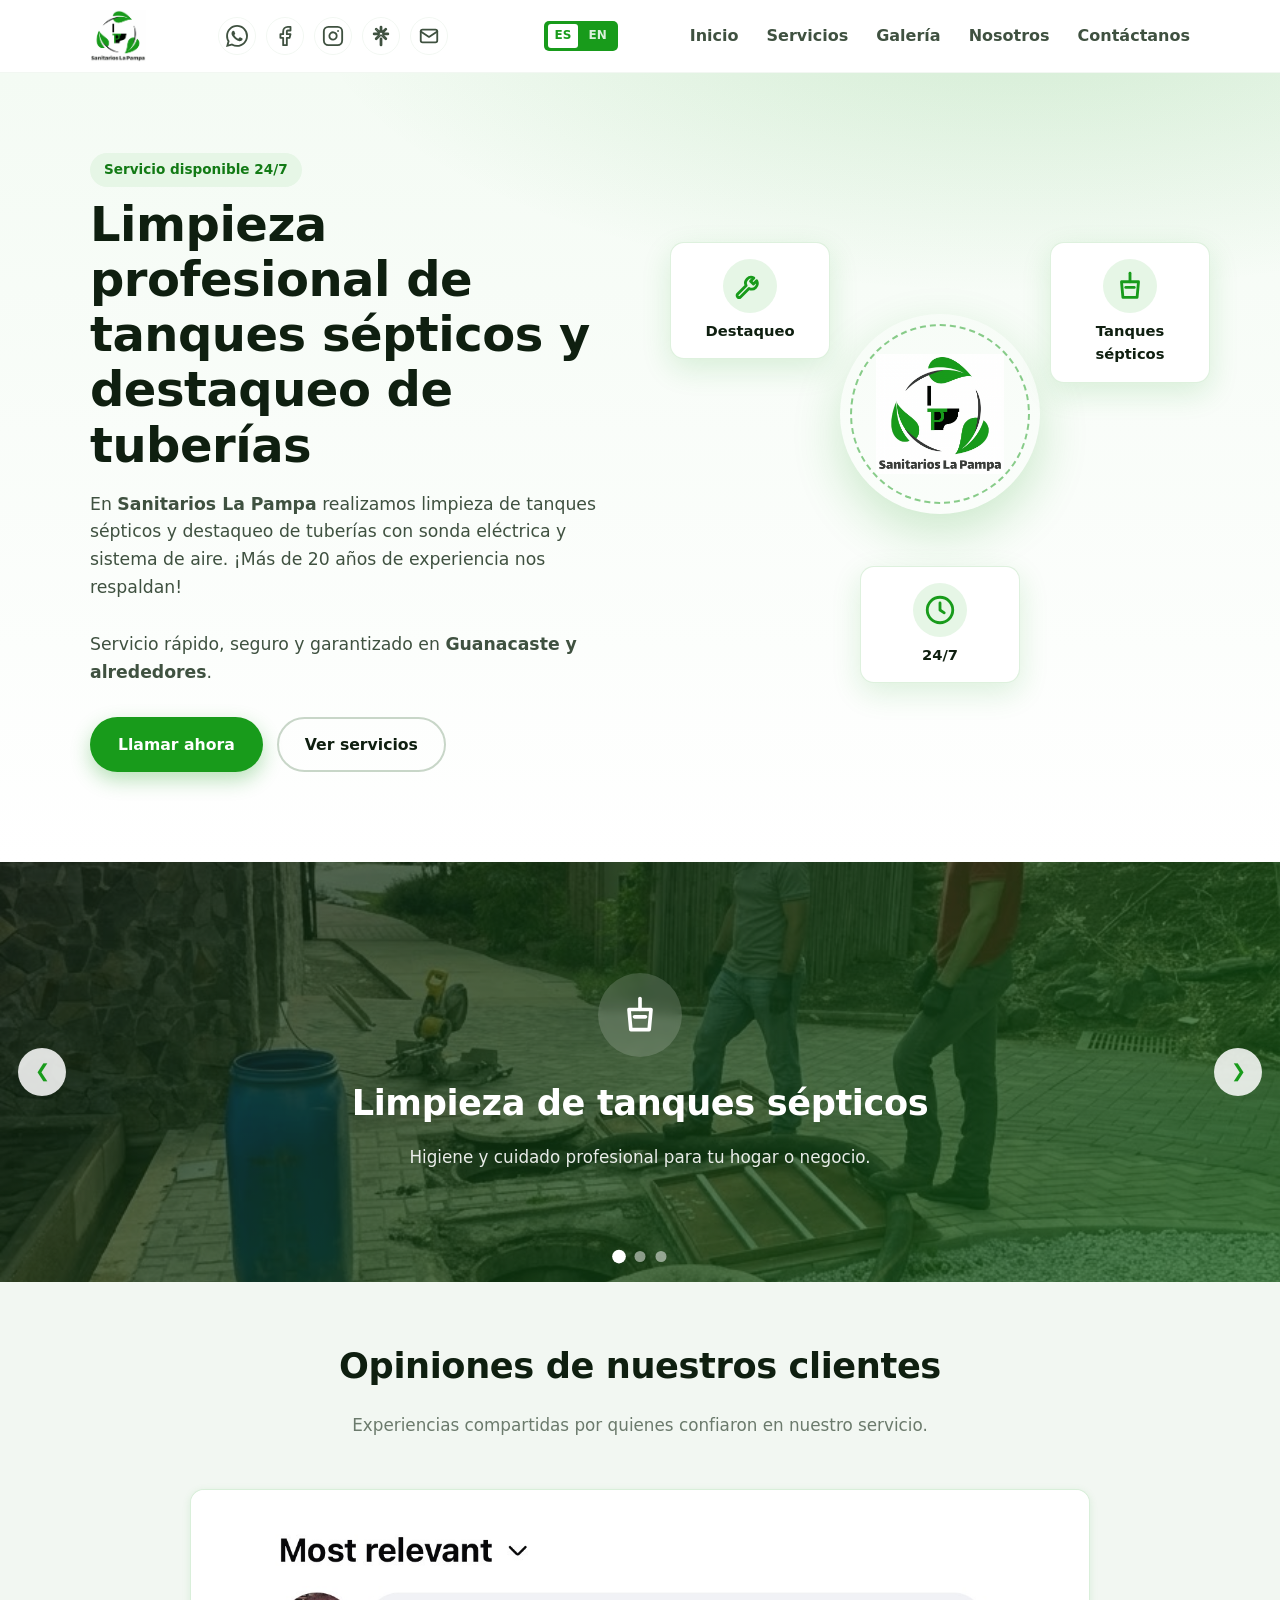
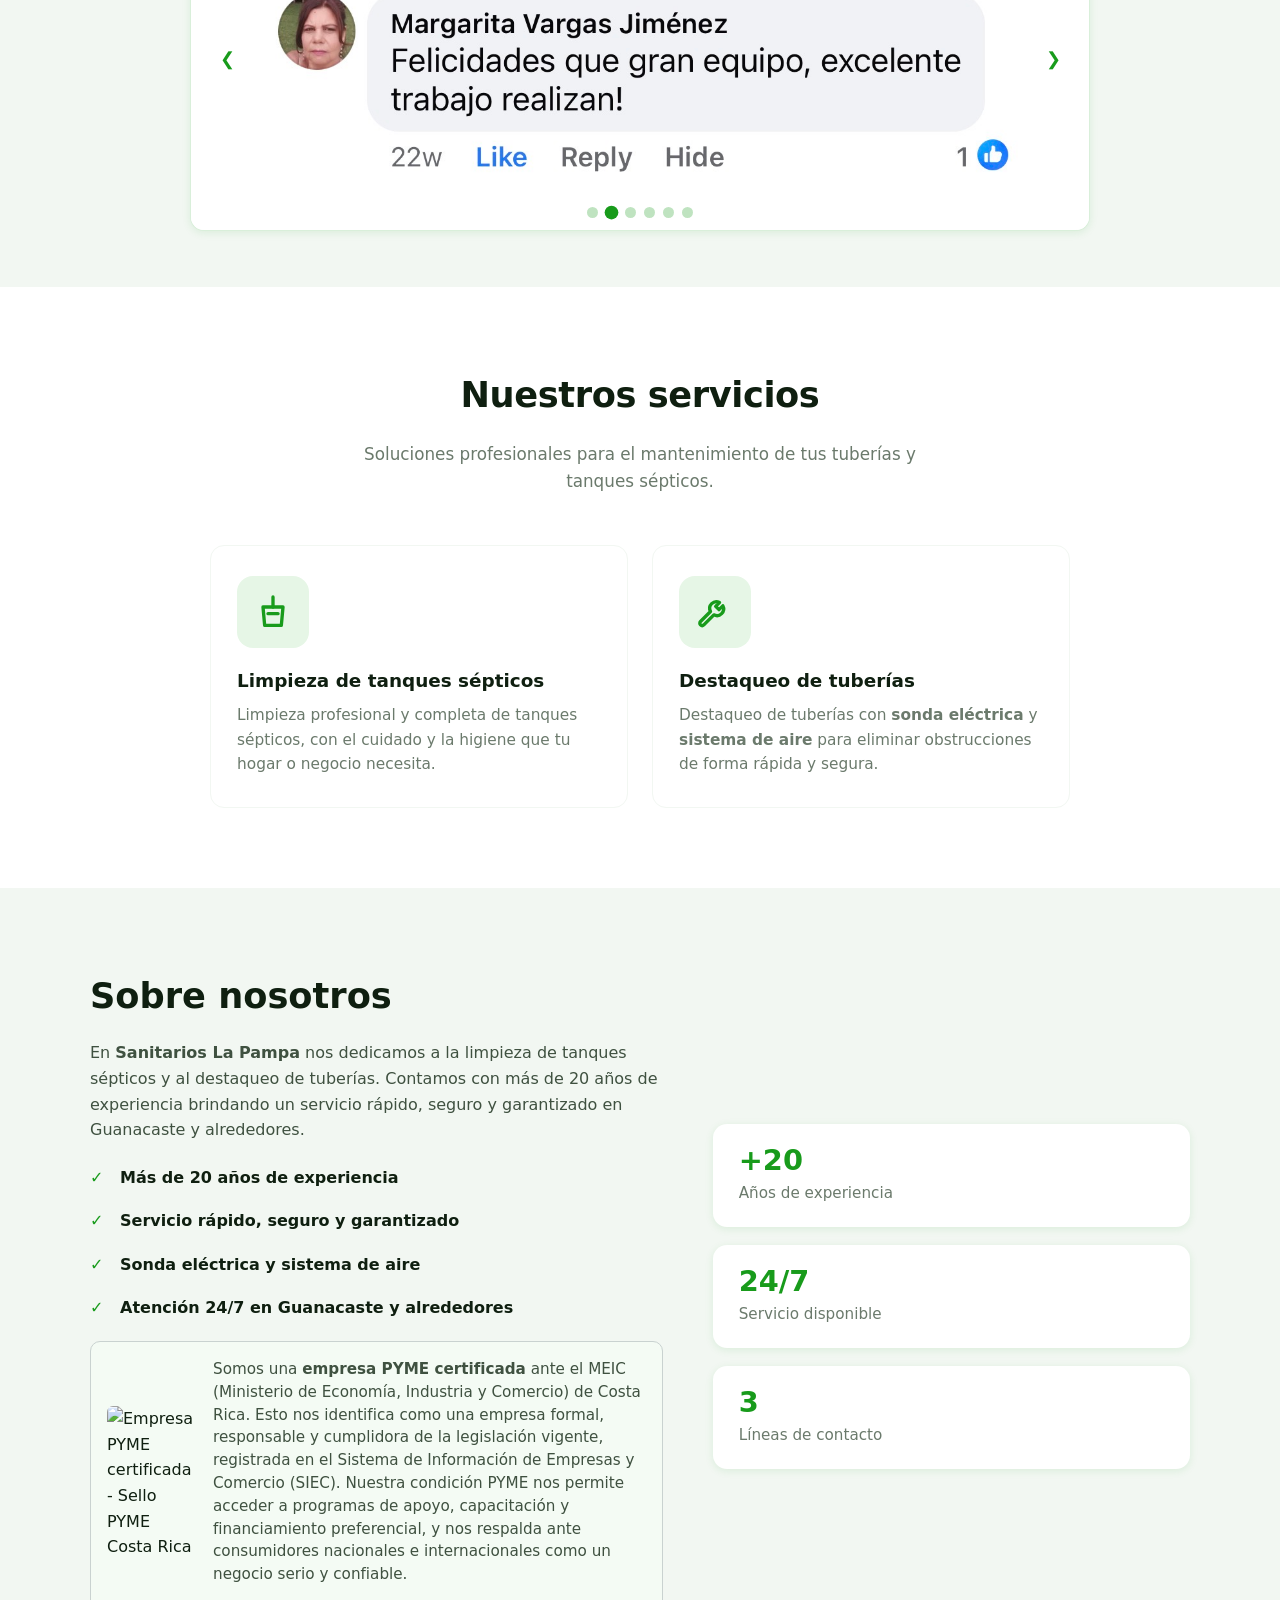
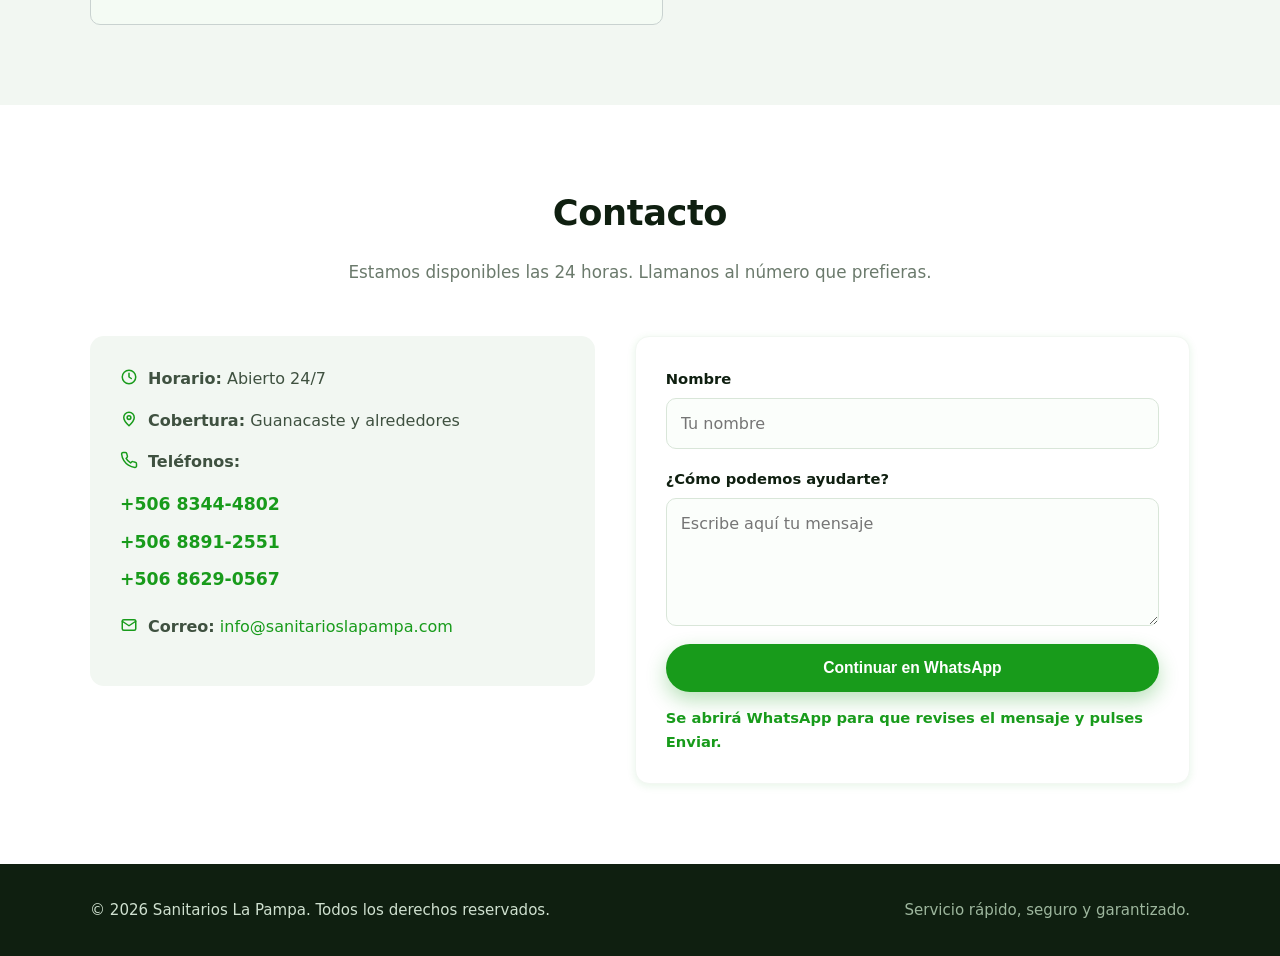
==== commit f809e4c9: "Agrega seccion PYME certificada en Sobre nosotros (ES y EN)" ====
--- a/public/index.html
+++ b/public/index.html
@@ -257,6 +257,18 @@
           <li>Sonda eléctrica y sistema de aire</li>
           <li>Atención 24/7 en Guanacaste y alrededores</li>
         </ul>
+        <div class="about__pyme">
+          <img src="img/Pyme%20logo/5a38dd57-5fe1-4c1d-8fa9-a7e592c92856.jpg" alt="Empresa PYME certificada - Sello PYME Costa Rica" class="about__pyme-logo" />
+          <p class="about__pyme-text">
+            Somos una <strong>empresa PYME certificada</strong> ante el MEIC (Ministerio de Economía,
+            Industria y Comercio) de Costa Rica. Esto nos identifica como una empresa formal,
+            responsable y cumplidora de la legislación vigente, registrada en el Sistema de
+            Información de Empresas y Comercio (SIEC). Nuestra condición PYME nos permite
+            acceder a programas de apoyo, capacitación y financiamiento preferencial, y nos
+            respalda ante consumidores nacionales e internacionales como un negocio serio y
+            confiable.
+          </p>
+        </div>
       </div>
       <div class="about__stats">
         <div class="stat"><strong>+20</strong><span>Años de experiencia</span></div>
--- a/public/css/styles.css
+++ b/public/css/styles.css
@@ -1098,21 +1098,55 @@
   text-align: center;
 }
 .splash__logo {
-  width: 120px;
+  width: 260px;
   height: auto;
   display: block;
   margin: 0 auto;
   animation: splashFade 0.8s ease;
 }
 .splash__slogan {
-  margin-top: 16px;
+  margin-top: 20px;
   color: #189b1b;
-  font-size: 1.4rem;
+  font-size: 2.4rem;
   font-weight: 700;
   letter-spacing: 0.5px;
+  text-shadow: 0 2px 8px rgba(24, 155, 27, 0.25);
   animation: splashFade 1s ease 0.3s both;
 }
 @keyframes splashFade {
   from { opacity: 0; transform: translateY(10px); }
   to { opacity: 1; transform: translateY(0); }
 }
+
+/* PYME badge in About */
+.about__pyme {
+  display: flex;
+  align-items: center;
+  gap: 16px;
+  margin-top: 20px;
+  padding: 16px;
+  background: #f4fbf4;
+  border: 1px solid #c9d2d0;
+  border-radius: 10px;
+}
+.about__pyme-logo {
+  width: 90px;
+  height: auto;
+  flex-shrink: 0;
+  border-radius: 6px;
+}
+.about__pyme-text {
+  margin: 0;
+  font-size: 0.95rem;
+  line-height: 1.5;
+  color: #273a39;
+}
+@media (max-width: 600px) {
+  .about__pyme {
+    flex-direction: column;
+    text-align: center;
+  }
+  .about__pyme-logo {
+    width: 70px;
+  }
+}
